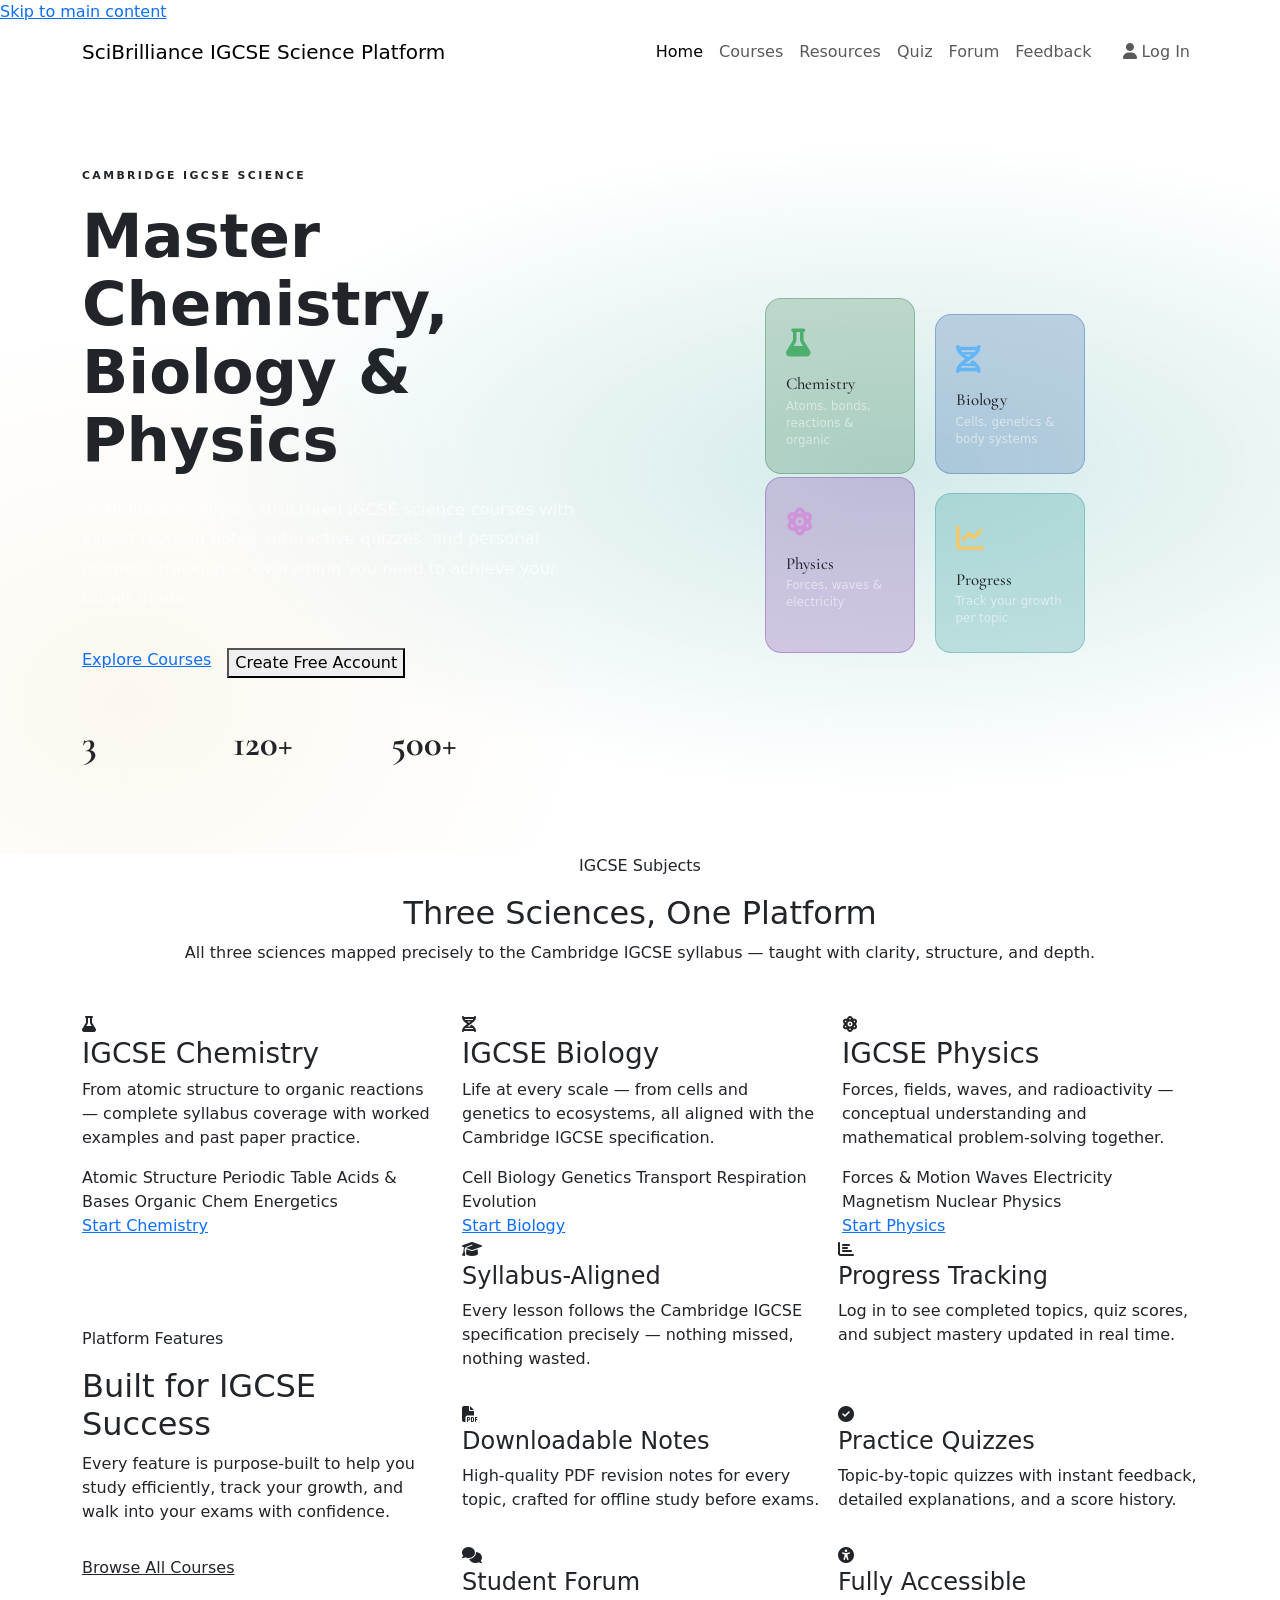
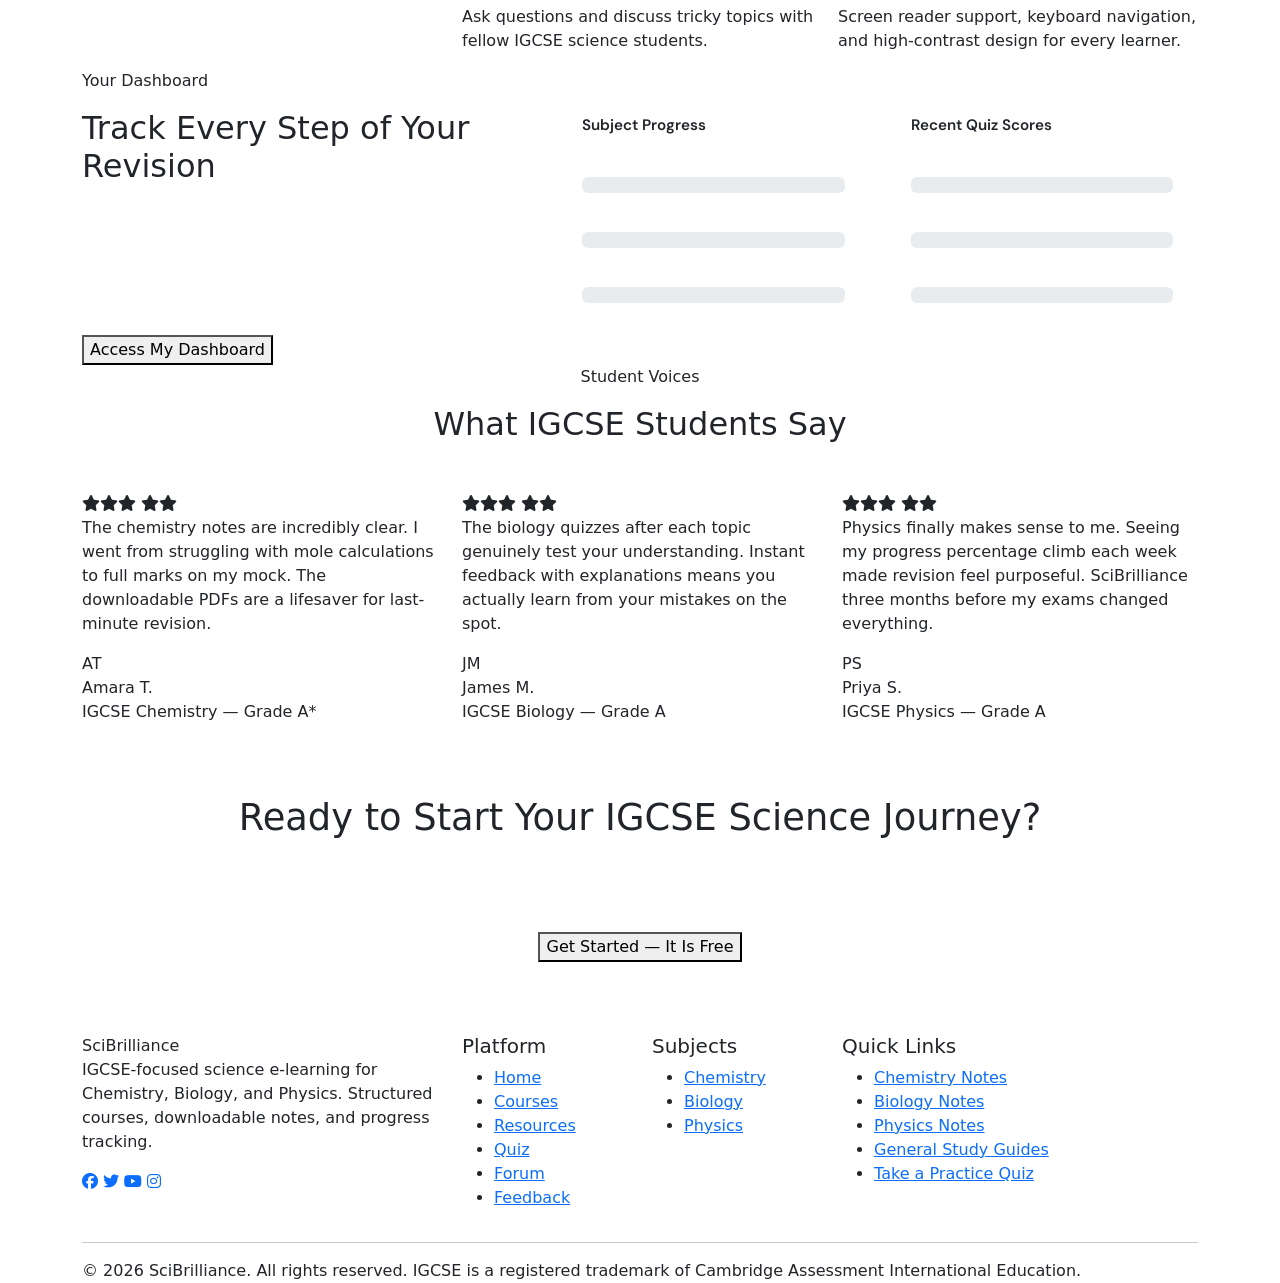
==== index.html @ 658723d1 "index.html" ====
<!DOCTYPE html>
<html lang="en">
<head>
  <meta charset="UTF-8" />
  <meta name="viewport" content="width=device-width, initial-scale=1.0" />
  <title>SciBrilliance – IGCSE Science E-Learning</title>
  <meta name="description" content="Master IGCSE Chemistry, Biology, and Physics with SciBrilliance. Structured courses, downloadable notes, practice quizzes and progress tracking." />

  <!-- Bootstrap CSS -->
  <link rel="stylesheet" href="https://cdnjs.cloudflare.com/ajax/libs/bootstrap/5.3.2/css/bootstrap.min.css" />
  <!-- Font Awesome -->
  <link rel="stylesheet" href="https://cdnjs.cloudflare.com/ajax/libs/font-awesome/6.5.0/css/all.min.css" />
  <!-- Google Fonts -->
  <link href="https://fonts.googleapis.com/css2?family=Cormorant+Garamond:wght@500;600;700&family=DM+Sans:wght@300;400;500;600&display=swap" rel="stylesheet" />
  <!-- Shared Stylesheet -->
  <link rel="stylesheet" href="style.css" />

  <style>
    /* ── Page-specific styles ── */

    /* Hero / Banner */
    .site-banner {
      background: var(--navy);
      padding: 5.5rem 0 4.5rem;
      position: relative;
      overflow: hidden;
    }
    .site-banner::before {
      content: '';
      position: absolute;
      inset: 0;
      background:
        radial-gradient(ellipse 80% 60% at 70% 50%, rgba(14,138,138,.18) 0%, transparent 70%),
        radial-gradient(ellipse 60% 80% at 10% 80%, rgba(212,168,67,.08) 0%, transparent 60%);
    }
    .site-banner::after {
      content: '';
      position: absolute;
      inset: 0;
      background-image:
        repeating-linear-gradient(0deg, transparent, transparent 39px, rgba(255,255,255,.022) 40px),
        repeating-linear-gradient(90deg, transparent, transparent 39px, rgba(255,255,255,.022) 40px);
    }
    .banner-inner { position: relative; z-index: 2; }

    .banner-eyebrow {
      font-size: .68rem;
      letter-spacing: .22em;
      text-transform: uppercase;
      color: var(--gold);
      margin-bottom: 1.1rem;
      font-weight: 600;
    }
    .banner-title {
      font-size: clamp(2.1rem, 5.5vw, 3.8rem);
      color: var(--white);
      line-height: 1.12;
      margin-bottom: 1.3rem;
      font-weight: 600;
    }
    .banner-title em { font-style: normal; color: var(--teal-lt); }
    .banner-desc {
      font-size: 1.03rem;
      color: rgba(255,255,255,.68);
      max-width: 510px;
      line-height: 1.78;
      margin-bottom: 2.2rem;
    }

    /* Banner stats */
    .banner-stats { display: flex; gap: 2.5rem; margin-top: 3rem; flex-wrap: wrap; }
    .bstat .n {
      font-family: 'Cormorant Garamond', serif;
      font-size: 2.3rem;
      font-weight: 700;
      color: var(--gold);
      line-height: 1;
    }
    .bstat .l {
      font-size: .7rem;
      text-transform: uppercase;
      letter-spacing: .12em;
      color: rgba(255,255,255,.42);
      margin-top: .2rem;
    }

    /* Science panel cards */
    .banner-panel { display: flex; align-items: center; justify-content: center; position: relative; z-index: 2; }
    .sci-grid { display: grid; grid-template-columns: 1fr 1fr; gap: 1.2rem; max-width: 320px; }
    .sci-card {
      border-radius: 16px;
      padding: 1.5rem 1.25rem;
      transition: transform .25s;
    }
    .sci-card:hover { transform: translateY(-5px); }
    .sci-card.c1 { background: rgba(27,110,58,.22);  border: 1px solid rgba(27,110,58,.3);  }
    .sci-card.c2 { background: rgba(18,80,160,.22);  border: 1px solid rgba(18,80,160,.3);  }
    .sci-card.c3 { background: rgba(107,31,155,.22); border: 1px solid rgba(107,31,155,.3); }
    .sci-card.c4 { background: rgba(14,138,138,.22); border: 1px solid rgba(14,138,138,.3); }
    .sci-grid { grid-template-rows: auto auto; }
    .sci-grid > :nth-child(2) { margin-top: 1rem; }
    .sci-grid > :nth-child(3) { margin-top: -1rem; }
    .sci-icon { font-size: 1.75rem; margin-bottom: .6rem; }
    .sci-card h4 {
      font-family: 'Cormorant Garamond', serif;
      font-size: 1.05rem;
      color: var(--white);
      margin-bottom: .2rem;
    }
    .sci-card p { font-size: .74rem; color: rgba(255,255,255,.52); margin: 0; line-height: 1.45; }

    /* Features section */
    .features-bg { background: var(--cream); }

    /* Progress section */
    .prog-section { background: var(--navy); }
    .prog-card {
      background: rgba(255,255,255,.06);
      border: 1px solid rgba(255,255,255,.1);
      border-radius: var(--radius-lg);
      padding: 1.5rem;
    }
    .prog-card h4 {
      font-family: 'DM Sans', sans-serif;
      font-weight: 600;
      font-size: .95rem;
      color: var(--white);
      margin-bottom: 1.1rem;
    }
    .pb-row { margin-bottom: .9rem; }
    .pb-row label {
      font-size: .8rem;
      color: rgba(255,255,255,.6);
      display: flex;
      justify-content: space-between;
      margin-bottom: .35rem;
    }
    .pb-row label span { color: var(--gold-lt); font-weight: 600; }

    /* Testimonials */
    .testi-bg { background: var(--cream); }

    /* CTA */
    .cta-section {
      background: linear-gradient(135deg, var(--teal) 0%, #0a6e6e 100%);
      padding: 4.5rem 0;
      text-align: center;
    }
    .cta-section h2 { color: var(--white); margin-bottom: .75rem; font-size: clamp(1.65rem,3vw,2.3rem); }
    .cta-section p  { color: rgba(255,255,255,.78); margin-bottom: 2rem; }

    /* Responsive */
    @media (max-width: 991.98px) {
      .site-banner { padding: 3.5rem 0 3rem; text-align: center; }
      .banner-desc { margin: 0 auto 2rem; }
      .banner-stats { justify-content: center; }
      .banner-panel { margin-top: 3rem; }
      .sci-grid { max-width: 280px; margin: 0 auto; }
      .sci-card.c2, .sci-card.c3 { margin-top: 0; }
    }
  </style>
</head>
<body>

<!-- Skip Link -->
<a href="#main-content" class="skip-link">Skip to main content</a>

<!-- ═══════════════════ NAVBAR ═══════════════════ -->
<nav class="navbar navbar-expand-lg sticky-top" role="navigation" aria-label="Main navigation">
  <div class="container">

    <a class="navbar-brand" href="index.html" aria-label="SciBrilliance – Home">
      <span class="brand-name">Sci<span>Brilliance</span></span>
      <span class="brand-tag">IGCSE Science Platform</span>
    </a>

    <button class="navbar-toggler" type="button"
      data-bs-toggle="collapse" data-bs-target="#mainNav"
      aria-controls="mainNav" aria-expanded="false" aria-label="Toggle navigation">
      <span class="navbar-toggler-icon"></span>
    </button>

    <div class="collapse navbar-collapse" id="mainNav">
      <ul class="navbar-nav ms-auto mb-2 mb-lg-0 align-items-lg-center">
        <li class="nav-item"><a class="nav-link active" aria-current="page" href="index.html">Home</a></li>
        <li class="nav-item"><a class="nav-link" href="courses.html">Courses</a></li>
        <li class="nav-item"><a class="nav-link" href="resources.html">Resources</a></li>
        <li class="nav-item"><a class="nav-link" href="quiz.html">Quiz</a></li>
        <li class="nav-item"><a class="nav-link" href="forum.html">Forum</a></li>
        <li class="nav-item"><a class="nav-link" href="feedback.html">Feedback</a></li>
        <li class="nav-item ms-lg-3">
          <button class="nav-link btn-login-nav" id="auth-btn"
            data-bs-toggle="modal" data-bs-target="#loginModal"
            aria-label="Log in or register">
            <i class="fa fa-user me-1" aria-hidden="true"></i>Log In
          </button>
        </li>
      </ul>
    </div>

  </div>
</nav>

<!-- ═══════════════════ MAIN ═══════════════════ -->
<main id="main-content">

  <!-- ── HERO BANNER ── -->
  <header class="site-banner" aria-label="Welcome to SciBrilliance">
    <div class="container">
      <div class="row align-items-center gy-5">

        <!-- Left: copy -->
        <div class="col-lg-6 banner-inner">
          <p class="banner-eyebrow">Cambridge IGCSE Science</p>
          <h1 class="banner-title">Master <em>Chemistry, Biology</em> &amp; Physics</h1>
          <p class="banner-desc">
            SciBrilliance delivers structured IGCSE science courses with expert revision notes,
            interactive quizzes, and personal progress tracking — everything you need to achieve
            your target grade.
          </p>
          <div class="d-flex flex-wrap gap-3">
            <a href="courses.html" class="btn-primary-sb">Explore Courses</a>
            <button class="btn-ghost-sb" data-bs-toggle="modal" data-bs-target="#loginModal">
              Create Free Account
            </button>
          </div>
          <div class="banner-stats" role="list" aria-label="Platform statistics">
            <div class="bstat" role="listitem"><div class="n">3</div><div class="l">IGCSE Subjects</div></div>
            <div class="bstat" role="listitem"><div class="n">120+</div><div class="l">Topics Covered</div></div>
            <div class="bstat" role="listitem"><div class="n">500+</div><div class="l">Practice Questions</div></div>
          </div>
        </div>

        <!-- Right: sci panel -->
        <div class="col-lg-6 banner-panel">
          <div class="sci-grid" role="img" aria-label="Science subjects illustration">
            <div class="sci-card c1">
              <div class="sci-icon" aria-hidden="true"><i class="fa fa-flask" style="color:#4caf6e"></i></div>
              <h4>Chemistry</h4>
              <p>Atoms, bonds, reactions &amp; organic</p>
            </div>
            <div class="sci-card c2">
              <div class="sci-icon" aria-hidden="true"><i class="fa fa-dna" style="color:#64b5f6"></i></div>
              <h4>Biology</h4>
              <p>Cells, genetics &amp; body systems</p>
            </div>
            <div class="sci-card c3">
              <div class="sci-icon" aria-hidden="true"><i class="fa fa-atom" style="color:#ce93d8"></i></div>
              <h4>Physics</h4>
              <p>Forces, waves &amp; electricity</p>
            </div>
            <div class="sci-card c4">
              <div class="sci-icon" aria-hidden="true"><i class="fa fa-chart-line" style="color:#f0c96a"></i></div>
              <h4>Progress</h4>
              <p>Track your growth per topic</p>
            </div>
          </div>
        </div>

      </div>
    </div>
  </header>

  <!-- ── COURSES PREVIEW ── -->
  <section class="bg-cream" aria-labelledby="courses-heading">
    <div class="container">
      <div class="text-center mb-5">
        <p class="sec-label" style="color:var(--teal)">IGCSE Subjects</p>
        <h2 class="sec-title" id="courses-heading">Three Sciences, One Platform</h2>
        <p class="sec-lead mx-auto text-center">
          All three sciences mapped precisely to the Cambridge IGCSE syllabus —
          taught with clarity, structure, and depth.
        </p>
      </div>

      <div class="row g-4">

        <!-- Chemistry -->
        <div class="col-md-4">
          <article class="course-card" aria-label="IGCSE Chemistry course">
            <div class="course-stripe cs-chem"></div>
            <div class="course-body">
              <div class="course-icon ci-chem" aria-hidden="true"><i class="fa fa-flask"></i></div>
              <h3>IGCSE Chemistry</h3>
              <p>From atomic structure to organic reactions — complete syllabus coverage with worked examples and past paper practice.</p>
              <div class="topic-pills" aria-label="Chemistry topics">
                <span class="topic-pill">Atomic Structure</span>
                <span class="topic-pill">Periodic Table</span>
                <span class="topic-pill">Acids &amp; Bases</span>
                <span class="topic-pill">Organic Chem</span>
                <span class="topic-pill">Energetics</span>
              </div>
              <a href="courses.html#chemistry" class="btn-course bc-chem">Start Chemistry</a>
            </div>
          </article>
        </div>

        <!-- Biology -->
        <div class="col-md-4">
          <article class="course-card" aria-label="IGCSE Biology course">
            <div class="course-stripe cs-bio"></div>
            <div class="course-body">
              <div class="course-icon ci-bio" aria-hidden="true"><i class="fa fa-dna"></i></div>
              <h3>IGCSE Biology</h3>
              <p>Life at every scale — from cells and genetics to ecosystems, all aligned with the Cambridge IGCSE specification.</p>
              <div class="topic-pills" aria-label="Biology topics">
                <span class="topic-pill">Cell Biology</span>
                <span class="topic-pill">Genetics</span>
                <span class="topic-pill">Transport</span>
                <span class="topic-pill">Respiration</span>
                <span class="topic-pill">Evolution</span>
              </div>
              <a href="courses.html#biology" class="btn-course bc-bio">Start Biology</a>
            </div>
          </article>
        </div>

        <!-- Physics -->
        <div class="col-md-4">
          <article class="course-card" aria-label="IGCSE Physics course">
            <div class="course-stripe cs-phys"></div>
            <div class="course-body">
              <div class="course-icon ci-phys" aria-hidden="true"><i class="fa fa-atom"></i></div>
              <h3>IGCSE Physics</h3>
              <p>Forces, fields, waves, and radioactivity — conceptual understanding and mathematical problem-solving together.</p>
              <div class="topic-pills" aria-label="Physics topics">
                <span class="topic-pill">Forces &amp; Motion</span>
                <span class="topic-pill">Waves</span>
                <span class="topic-pill">Electricity</span>
                <span class="topic-pill">Magnetism</span>
                <span class="topic-pill">Nuclear Physics</span>
              </div>
              <a href="courses.html#physics" class="btn-course bc-phys">Start Physics</a>
            </div>
          </article>
        </div>

      </div>
    </div>
  </section>

  <!-- ── FEATURES ── -->
  <section class="features-bg" aria-labelledby="features-heading">
    <div class="container">
      <div class="row gy-5 align-items-center">

        <div class="col-lg-4">
          <p class="sec-label" style="color:var(--teal)">Platform Features</p>
          <h2 class="sec-title" id="features-heading">Built for IGCSE Success</h2>
          <p class="sec-lead">
            Every feature is purpose-built to help you study efficiently,
            track your growth, and walk into your exams with confidence.
          </p>
          <a href="courses.html" class="btn-primary-sb d-inline-block mt-3"
             style="background:var(--navy);color:var(--white)">Browse All Courses</a>
        </div>

        <div class="col-lg-8">
          <div class="row g-3">

            <div class="col-sm-6">
              <div class="feat-item">
                <div class="feat-ico" aria-hidden="true"><i class="fa fa-graduation-cap"></i></div>
                <div>
                  <h4>Syllabus-Aligned</h4>
                  <p>Every lesson follows the Cambridge IGCSE specification precisely — nothing missed, nothing wasted.</p>
                </div>
              </div>
            </div>

            <div class="col-sm-6">
              <div class="feat-item">
                <div class="feat-ico" aria-hidden="true"><i class="fa fa-chart-bar"></i></div>
                <div>
                  <h4>Progress Tracking</h4>
                  <p>Log in to see completed topics, quiz scores, and subject mastery updated in real time.</p>
                </div>
              </div>
            </div>

            <div class="col-sm-6">
              <div class="feat-item">
                <div class="feat-ico" aria-hidden="true"><i class="fa fa-file-pdf"></i></div>
                <div>
                  <h4>Downloadable Notes</h4>
                  <p>High-quality PDF revision notes for every topic, crafted for offline study before exams.</p>
                </div>
              </div>
            </div>

            <div class="col-sm-6">
              <div class="feat-item">
                <div class="feat-ico" aria-hidden="true"><i class="fa fa-check-circle"></i></div>
                <div>
                  <h4>Practice Quizzes</h4>
                  <p>Topic-by-topic quizzes with instant feedback, detailed explanations, and a score history.</p>
                </div>
              </div>
            </div>

            <div class="col-sm-6">
              <div class="feat-item">
                <div class="feat-ico" aria-hidden="true"><i class="fa fa-comments"></i></div>
                <div>
                  <h4>Student Forum</h4>
                  <p>Ask questions and discuss tricky topics with fellow IGCSE science students.</p>
                </div>
              </div>
            </div>

            <div class="col-sm-6">
              <div class="feat-item">
                <div class="feat-ico" aria-hidden="true"><i class="fa fa-universal-access"></i></div>
                <div>
                  <h4>Fully Accessible</h4>
                  <p>Screen reader support, keyboard navigation, and high-contrast design for every learner.</p>
                </div>
              </div>
            </div>

          </div>
        </div>

      </div>
    </div>
  </section>

  <!-- ── PROGRESS DASHBOARD ── -->
  <section class="prog-section" aria-labelledby="progress-heading">
    <div class="container">
      <div class="row gy-4 align-items-center">

        <div class="col-lg-5">
          <p class="sec-label" style="color:var(--gold)">Your Dashboard</p>
          <h2 class="sec-title" id="progress-heading" style="color:var(--white)">
            Track Every Step of Your Revision
          </h2>
          <p style="color:rgba(255,255,255,.65);line-height:1.78;margin-bottom:1.75rem">
            Your personal dashboard shows exactly which topics you have completed,
            how you scored on each quiz, and where to focus next.
            Create a free account to activate it.
          </p>
          <button class="btn-primary-sb" data-bs-toggle="modal" data-bs-target="#loginModal">
            Access My Dashboard
          </button>
        </div>

        <div class="col-lg-7">
          <div class="row g-3">

            <div class="col-sm-6">
              <div class="prog-card">
                <h4>Subject Progress</h4>
                <div class="pb-row">
                  <label>Chemistry <span>72%</span></label>
                  <div class="progress">
                    <div class="progress-bar" role="progressbar"
                      style="width:72%;background:var(--chem)"
                      aria-valuenow="72" aria-valuemin="0" aria-valuemax="100"></div>
                  </div>
                </div>
                <div class="pb-row">
                  <label>Biology <span>58%</span></label>
                  <div class="progress">
                    <div class="progress-bar" role="progressbar"
                      style="width:58%;background:var(--bio)"
                      aria-valuenow="58" aria-valuemin="0" aria-valuemax="100"></div>
                  </div>
                </div>
                <div class="pb-row">
                  <label>Physics <span>45%</span></label>
                  <div class="progress">
                    <div class="progress-bar" role="progressbar"
                      style="width:45%;background:var(--phys)"
                      aria-valuenow="45" aria-valuemin="0" aria-valuemax="100"></div>
                  </div>
                </div>
              </div>
            </div>

            <div class="col-sm-6">
              <div class="prog-card">
                <h4>Recent Quiz Scores</h4>
                <div class="pb-row">
                  <label>Atomic Structure <span>18/20</span></label>
                  <div class="progress">
                    <div class="progress-bar" role="progressbar"
                      style="width:90%;background:var(--chem)"
                      aria-valuenow="90" aria-valuemin="0" aria-valuemax="100"></div>
                  </div>
                </div>
                <div class="pb-row">
                  <label>Cell Biology <span>14/20</span></label>
                  <div class="progress">
                    <div class="progress-bar" role="progressbar"
                      style="width:70%;background:var(--bio)"
                      aria-valuenow="70" aria-valuemin="0" aria-valuemax="100"></div>
                  </div>
                </div>
                <div class="pb-row">
                  <label>Forces &amp; Motion <span>16/20</span></label>
                  <div class="progress">
                    <div class="progress-bar" role="progressbar"
                      style="width:80%;background:var(--phys)"
                      aria-valuenow="80" aria-valuemin="0" aria-valuemax="100"></div>
                  </div>
                </div>
              </div>
            </div>

          </div>
        </div>

      </div>
    </div>
  </section>

  <!-- ── TESTIMONIALS ── -->
  <section class="testi-bg" aria-labelledby="testi-heading">
    <div class="container">
      <div class="text-center mb-5">
        <p class="sec-label" style="color:var(--teal)">Student Voices</p>
        <h2 class="sec-title" id="testi-heading">What IGCSE Students Say</h2>
      </div>

      <div class="row g-4">

        <div class="col-md-4">
          <article class="testi-card" aria-label="Testimonial from Amara">
            <div class="stars" aria-label="5 out of 5 stars">
              <i class="fa fa-star"></i><i class="fa fa-star"></i><i class="fa fa-star"></i>
              <i class="fa fa-star"></i><i class="fa fa-star"></i>
            </div>
            <p class="testi-quote">
              The chemistry notes are incredibly clear. I went from struggling with mole
              calculations to full marks on my mock. The downloadable PDFs are a lifesaver
              for last-minute revision.
            </p>
            <div class="testi-author">
              <div class="testi-av" style="background:var(--chem)" aria-hidden="true">AT</div>
              <div>
                <div class="testi-name">Amara T.</div>
                <div class="testi-sub">IGCSE Chemistry — Grade A*</div>
              </div>
            </div>
          </article>
        </div>

        <div class="col-md-4">
          <article class="testi-card" aria-label="Testimonial from James">
            <div class="stars" aria-label="5 out of 5 stars">
              <i class="fa fa-star"></i><i class="fa fa-star"></i><i class="fa fa-star"></i>
              <i class="fa fa-star"></i><i class="fa fa-star"></i>
            </div>
            <p class="testi-quote">
              The biology quizzes after each topic genuinely test your understanding.
              Instant feedback with explanations means you actually learn from
              your mistakes on the spot.
            </p>
            <div class="testi-author">
              <div class="testi-av" style="background:var(--bio)" aria-hidden="true">JM</div>
              <div>
                <div class="testi-name">James M.</div>
                <div class="testi-sub">IGCSE Biology — Grade A</div>
              </div>
            </div>
          </article>
        </div>

        <div class="col-md-4">
          <article class="testi-card" aria-label="Testimonial from Priya">
            <div class="stars" aria-label="5 out of 5 stars">
              <i class="fa fa-star"></i><i class="fa fa-star"></i><i class="fa fa-star"></i>
              <i class="fa fa-star"></i><i class="fa fa-star"></i>
            </div>
            <p class="testi-quote">
              Physics finally makes sense to me. Seeing my progress percentage climb each
              week made revision feel purposeful. SciBrilliance three months before my
              exams changed everything.
            </p>
            <div class="testi-author">
              <div class="testi-av" style="background:var(--phys)" aria-hidden="true">PS</div>
              <div>
                <div class="testi-name">Priya S.</div>
                <div class="testi-sub">IGCSE Physics — Grade A</div>
              </div>
            </div>
          </article>
        </div>

      </div>
    </div>
  </section>

  <!-- ── CTA ── -->
  <section class="cta-section" aria-labelledby="cta-heading">
    <div class="container text-center">
      <h2 id="cta-heading">Ready to Start Your IGCSE Science Journey?</h2>
      <p class="mx-auto" style="max-width:460px">
        Join SciBrilliance today. Free account, full access to all three subjects,
        notes, and quizzes. No card required.
      </p>
      <button class="btn-cta" data-bs-toggle="modal" data-bs-target="#loginModal">
        Get Started — It Is Free
      </button>
    </div>
  </section>

</main>

<!-- ═══════════════════ FOOTER ═══════════════════ -->
<footer role="contentinfo">
  <div class="container">
    <div class="row gy-4">

      <div class="col-lg-4">
        <div class="foot-brand">Sci<span>Brilliance</span></div>
        <p class="foot-desc">
          IGCSE-focused science e-learning for Chemistry, Biology, and Physics.
          Structured courses, downloadable notes, and progress tracking.
        </p>
        <nav aria-label="Social media links">
          <a href="#" class="social-link" aria-label="Facebook"><i class="fab fa-facebook" aria-hidden="true"></i></a>
          <a href="#" class="social-link" aria-label="Twitter"><i class="fab fa-twitter" aria-hidden="true"></i></a>
          <a href="#" class="social-link" aria-label="YouTube"><i class="fab fa-youtube" aria-hidden="true"></i></a>
          <a href="#" class="social-link" aria-label="Instagram"><i class="fab fa-instagram" aria-hidden="true"></i></a>
        </nav>
      </div>

      <div class="col-6 col-lg-2">
        <h5>Platform</h5>
        <ul>
          <li><a href="index.html">Home</a></li>
          <li><a href="courses.html">Courses</a></li>
          <li><a href="resources.html">Resources</a></li>
          <li><a href="quiz.html">Quiz</a></li>
          <li><a href="forum.html">Forum</a></li>
          <li><a href="feedback.html">Feedback</a></li>
        </ul>
      </div>

      <div class="col-6 col-lg-2">
        <h5>Subjects</h5>
        <ul>
          <li><a href="courses.html#chemistry">Chemistry</a></li>
          <li><a href="courses.html#biology">Biology</a></li>
          <li><a href="courses.html#physics">Physics</a></li>
        </ul>
      </div>

      <div class="col-lg-4">
        <h5>Quick Links</h5>
        <ul>
          <li><a href="resources.html#chem-notes">Chemistry Notes</a></li>
          <li><a href="resources.html#bio-notes">Biology Notes</a></li>
          <li><a href="resources.html#phys-notes">Physics Notes</a></li>
          <li><a href="resources.html#general">General Study Guides</a></li>
          <li><a href="quiz.html">Take a Practice Quiz</a></li>
        </ul>
      </div>

    </div>
    <hr class="foot-divider" />
    <p class="foot-copy mb-0">
      &copy; 2026 SciBrilliance. All rights reserved.
      IGCSE is a registered trademark of Cambridge Assessment International Education.
    </p>
  </div>
</footer>

<!-- ═══════════════════ AUTH MODAL ═══════════════════ -->
<div class="modal fade" id="loginModal" tabindex="-1"
  aria-labelledby="loginModalLabel" aria-modal="true" role="dialog">
  <div class="modal-dialog modal-dialog-centered">
    <div class="modal-content border-0 overflow-hidden">

      <div class="modal-header">
        <h2 class="modal-title" id="loginModalLabel">SciBrilliance Account</h2>
        <button type="button" class="btn-close" data-bs-dismiss="modal" aria-label="Close"></button>
      </div>

      <div class="modal-body">

        <!-- Tab switcher -->
        <div class="d-flex gap-2 mb-4" role="tablist" aria-label="Login or register tabs">
          <button id="tab-login-btn" class="btn-mpri btn" role="tab"
            aria-selected="true" aria-controls="panel-login"
            onclick="showTab('login')">Log In</button>
          <button id="tab-reg-btn" class="btn-msec btn" role="tab"
            aria-selected="false" aria-controls="panel-register"
            onclick="showTab('register')">Register</button>
        </div>

        <!-- Login panel -->
        <div id="panel-login" role="tabpanel" aria-labelledby="tab-login-btn">
          <div id="login-err" class="alert alert-danger d-none py-2 mb-3"
            role="alert" aria-live="polite"></div>
          <div class="mb-3">
            <label for="l-email" class="form-label">Email Address</label>
            <input type="email" id="l-email" class="form-control"
              placeholder="your@email.com" autocomplete="email" required />
          </div>
          <div class="mb-3">
            <label for="l-pass" class="form-label">Password</label>
            <input type="password" id="l-pass" class="form-control"
              placeholder="Your password" autocomplete="current-password" required />
          </div>
          <button class="btn-mpri btn mb-3" onclick="doLogin()">Log In</button>
          <p class="text-center mb-0" style="font-size:.85rem;color:var(--muted)">
            No account?
            <span class="tab-sw" onclick="showTab('register')"
              tabindex="0" role="button"
              onkeydown="if(event.key==='Enter')showTab('register')">Register free</span>
          </p>
        </div>

        <!-- Register panel -->
        <div id="panel-register" class="d-none" role="tabpanel" aria-labelledby="tab-reg-btn">
          <div id="reg-err" class="alert alert-danger d-none py-2 mb-3"
            role="alert" aria-live="polite"></div>
          <div class="info-box mb-3">
            <i class="fa fa-info-circle me-1" aria-hidden="true"></i>
            Free account — track your IGCSE progress across all three subjects.
          </div>
          <div class="mb-3">
            <label for="r-name" class="form-label">Full Name</label>
            <input type="text" id="r-name" class="form-control"
              placeholder="Your full name" autocomplete="name" required />
          </div>
          <div class="mb-3">
            <label for="r-email" class="form-label">Email Address</label>
            <input type="email" id="r-email" class="form-control"
              placeholder="your@email.com" autocomplete="email" required />
          </div>
          <div class="mb-3">
            <label for="r-pass" class="form-label">Password</label>
            <input type="password" id="r-pass" class="form-control"
              placeholder="At least 6 characters" autocomplete="new-password" required />
          </div>
          <div class="mb-3">
            <label for="r-pass2" class="form-label">Confirm Password</label>
            <input type="password" id="r-pass2" class="form-control"
              placeholder="Repeat your password" autocomplete="new-password" required />
          </div>
          <button class="btn-mpri btn mb-3" onclick="doRegister()">Create Account</button>
          <p class="text-center mb-0" style="font-size:.85rem;color:var(--muted)">
            Have an account?
            <span class="tab-sw" onclick="showTab('login')"
              tabindex="0" role="button"
              onkeydown="if(event.key==='Enter')showTab('login')">Log in here</span>
          </p>
        </div>

      </div>
    </div>
  </div>
</div>

<!-- ═══════════════════ SCRIPTS ═══════════════════ -->
<script src="https://cdnjs.cloudflare.com/ajax/libs/bootstrap/5.3.2/js/bootstrap.bundle.min.js"></script>
<script>
  /* ─── localStorage helpers ─── */
  function getUsers()    { try { return JSON.parse(localStorage.getItem('sb_users')   || '[]');   } catch(e) { return [];   } }
  function saveUsers(u)  { localStorage.setItem('sb_users',   JSON.stringify(u)); }
  function getSession()  { try { return JSON.parse(localStorage.getItem('sb_session') || 'null'); } catch(e) { return null; } }
  function setSession(u) { localStorage.setItem('sb_session', JSON.stringify(u)); }
  function clearSession(){ localStorage.removeItem('sb_session'); }

  /* ─── Tab switcher ─── */
  function showTab(t) {
    const isLogin = (t === 'login');
    document.getElementById('panel-login').classList.toggle('d-none', !isLogin);
    document.getElementById('panel-register').classList.toggle('d-none',  isLogin);
    document.getElementById('tab-login-btn').className = isLogin  ? 'btn-mpri btn' : 'btn-msec btn';
    document.getElementById('tab-reg-btn').className   = !isLogin ? 'btn-mpri btn' : 'btn-msec btn';
    document.getElementById('tab-login-btn').setAttribute('aria-selected', isLogin  ? 'true' : 'false');
    document.getElementById('tab-reg-btn').setAttribute('aria-selected',   !isLogin ? 'true' : 'false');
  }

  /* ─── Inline error helpers ─── */
  function showErr(id, msg) {
    const el = document.getElementById(id);
    el.textContent = msg;
    el.classList.remove('d-none');
  }
  function hideErr(id) { document.getElementById(id).classList.add('d-none'); }

  /* ─── Login ─── */
  function doLogin() {
    hideErr('login-err');
    const email = document.getElementById('l-email').value.trim();
    const pass  = document.getElementById('l-pass').value;
    if (!email || !pass) { showErr('login-err', 'Please fill in all fields.'); return; }
    const user = getUsers().find(u => u.email === email && u.password === pass);
    if (!user) {
      showErr('login-err', 'Incorrect email or password. Please check your details or register a new account.');
      return;
    }
    setSession({ name: user.name, email: user.email });
    location.reload();
  }

  /* ─── Register ─── */
  function doRegister() {
    hideErr('reg-err');
    const name  = document.getElementById('r-name').value.trim();
    const email = document.getElementById('r-email').value.trim();
    const pass  = document.getElementById('r-pass').value;
    const pass2 = document.getElementById('r-pass2').value;
    if (!name || !email || !pass || !pass2) { showErr('reg-err', 'Please fill in all fields.'); return; }
    if (pass.length < 6)  { showErr('reg-err', 'Password must be at least 6 characters.'); return; }
    if (pass !== pass2)   { showErr('reg-err', 'Passwords do not match.'); return; }
    const users = getUsers();
    if (users.find(u => u.email === email)) {
      showErr('reg-err', 'An account with that email already exists. Please log in.');
      return;
    }
    users.push({
      name, email, password: pass,
      progress: { chemistry: 0, biology: 0, physics: 0 },
      quizScores: [], completedTopics: {}, downloads: [], feedback: []
    });
    saveUsers(users);
    setSession({ name, email });
    location.reload();
  }

  /* ─── Update navbar when logged in ─── */
  function updateNav() {
    const session = getSession();
    const btn     = document.getElementById('auth-btn');
    if (!session || !btn) return;
    btn.innerHTML = '<i class="fa fa-user-check me-1" aria-hidden="true"></i>' + session.name.split(' ')[0];
    btn.removeAttribute('data-bs-toggle');
    btn.removeAttribute('data-bs-target');
    btn.onclick = function () {
      if (confirm('Log out of SciBrilliance?')) { clearSession(); location.reload(); }
    };
  }

  updateNav();
</script>
</body>
</html>
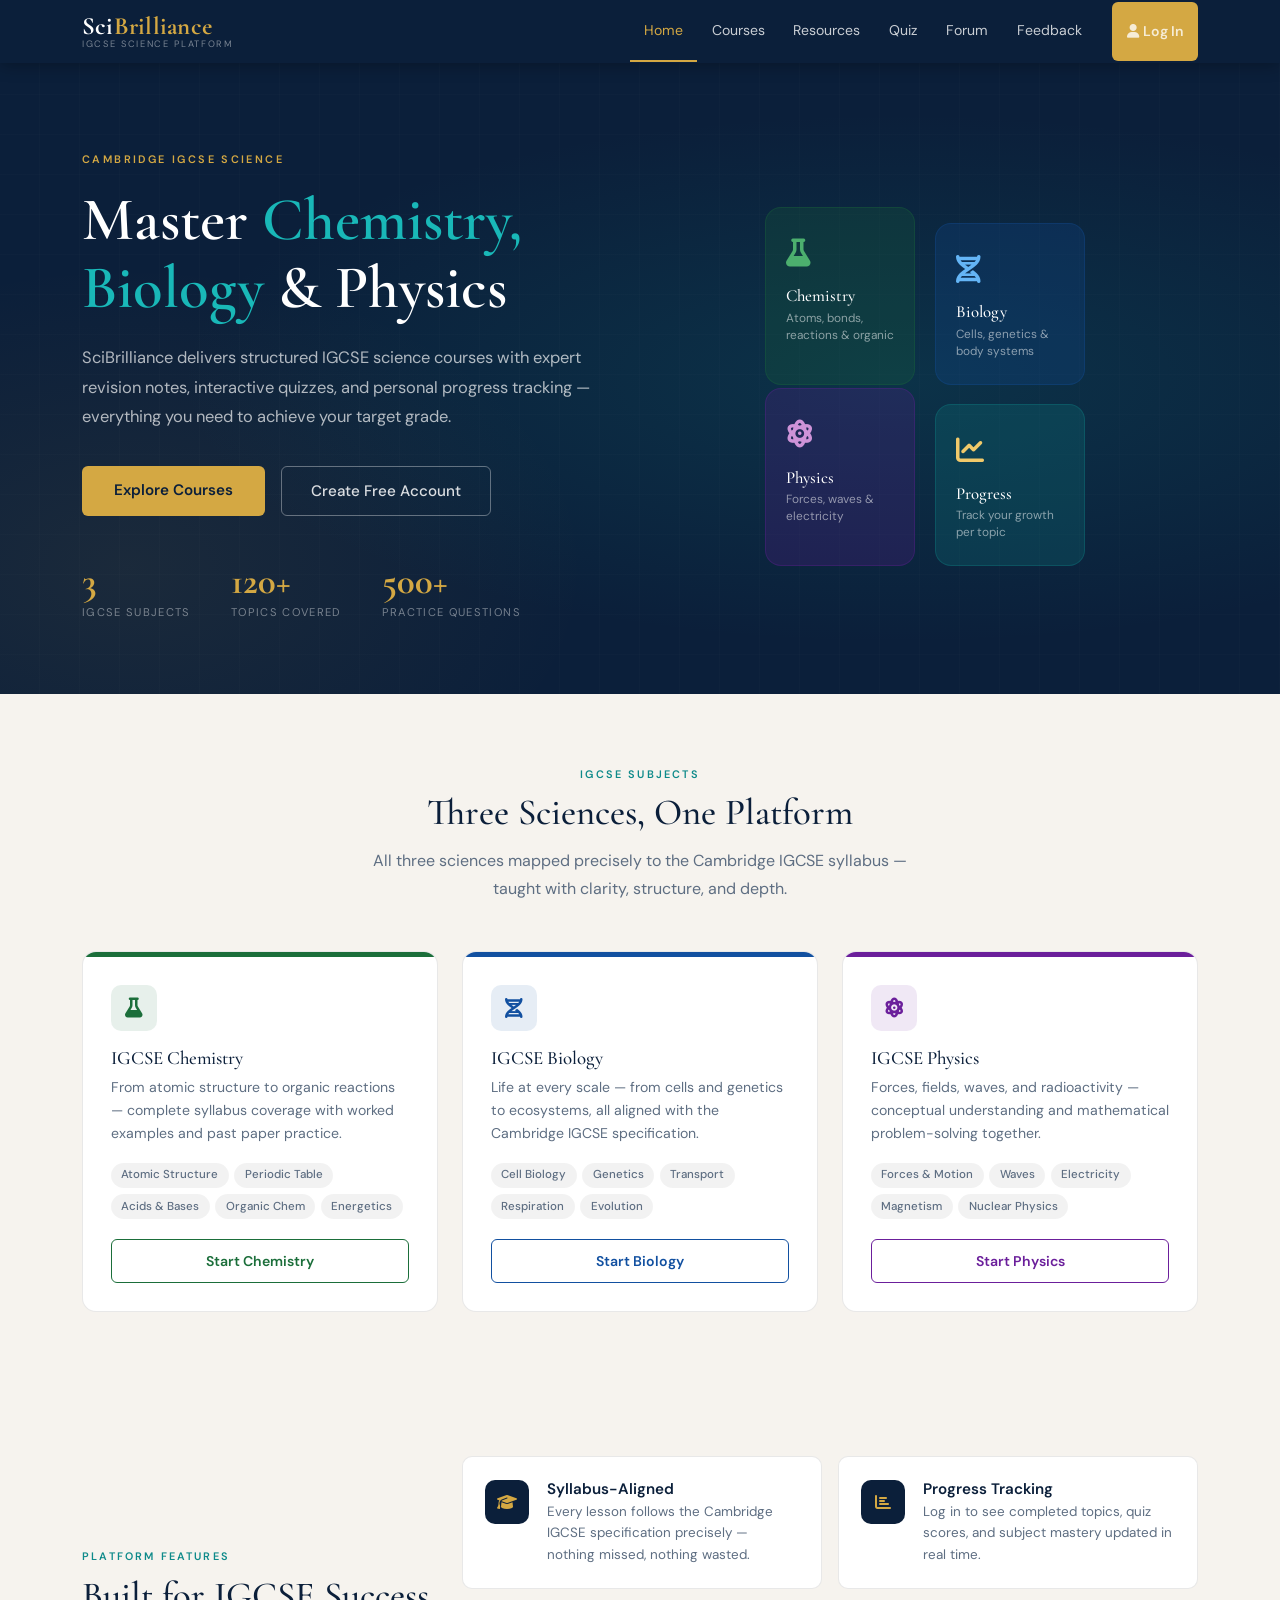
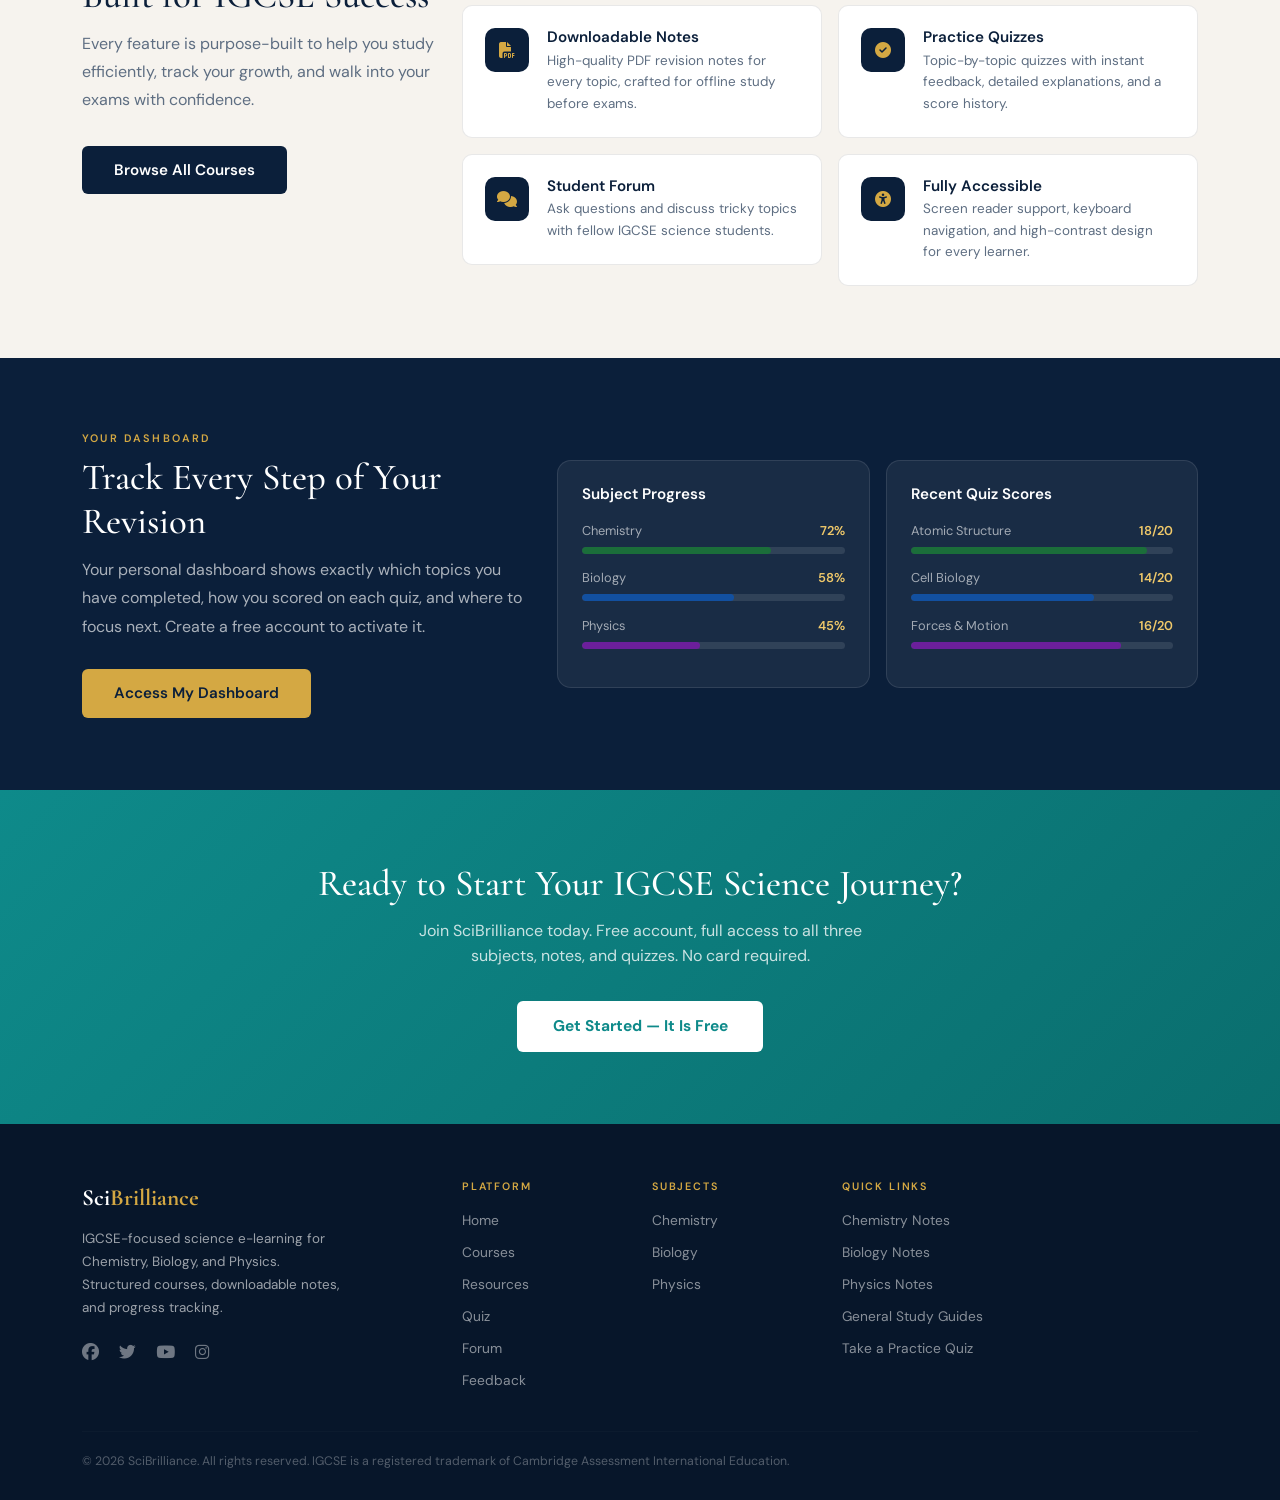
==== commit ab0b8655: "index.html" ====
--- a/index.html
+++ b/index.html
@@ -515,83 +515,6 @@
     </div>
   </section>
 
-  <!-- ── TESTIMONIALS ── -->
-  <section class="testi-bg" aria-labelledby="testi-heading">
-    <div class="container">
-      <div class="text-center mb-5">
-        <p class="sec-label" style="color:var(--teal)">Student Voices</p>
-        <h2 class="sec-title" id="testi-heading">What IGCSE Students Say</h2>
-      </div>
-
-      <div class="row g-4">
-
-        <div class="col-md-4">
-          <article class="testi-card" aria-label="Testimonial from Amara">
-            <div class="stars" aria-label="5 out of 5 stars">
-              <i class="fa fa-star"></i><i class="fa fa-star"></i><i class="fa fa-star"></i>
-              <i class="fa fa-star"></i><i class="fa fa-star"></i>
-            </div>
-            <p class="testi-quote">
-              The chemistry notes are incredibly clear. I went from struggling with mole
-              calculations to full marks on my mock. The downloadable PDFs are a lifesaver
-              for last-minute revision.
-            </p>
-            <div class="testi-author">
-              <div class="testi-av" style="background:var(--chem)" aria-hidden="true">AT</div>
-              <div>
-                <div class="testi-name">Amara T.</div>
-                <div class="testi-sub">IGCSE Chemistry — Grade A*</div>
-              </div>
-            </div>
-          </article>
-        </div>
-
-        <div class="col-md-4">
-          <article class="testi-card" aria-label="Testimonial from James">
-            <div class="stars" aria-label="5 out of 5 stars">
-              <i class="fa fa-star"></i><i class="fa fa-star"></i><i class="fa fa-star"></i>
-              <i class="fa fa-star"></i><i class="fa fa-star"></i>
-            </div>
-            <p class="testi-quote">
-              The biology quizzes after each topic genuinely test your understanding.
-              Instant feedback with explanations means you actually learn from
-              your mistakes on the spot.
-            </p>
-            <div class="testi-author">
-              <div class="testi-av" style="background:var(--bio)" aria-hidden="true">JM</div>
-              <div>
-                <div class="testi-name">James M.</div>
-                <div class="testi-sub">IGCSE Biology — Grade A</div>
-              </div>
-            </div>
-          </article>
-        </div>
-
-        <div class="col-md-4">
-          <article class="testi-card" aria-label="Testimonial from Priya">
-            <div class="stars" aria-label="5 out of 5 stars">
-              <i class="fa fa-star"></i><i class="fa fa-star"></i><i class="fa fa-star"></i>
-              <i class="fa fa-star"></i><i class="fa fa-star"></i>
-            </div>
-            <p class="testi-quote">
-              Physics finally makes sense to me. Seeing my progress percentage climb each
-              week made revision feel purposeful. SciBrilliance three months before my
-              exams changed everything.
-            </p>
-            <div class="testi-author">
-              <div class="testi-av" style="background:var(--phys)" aria-hidden="true">PS</div>
-              <div>
-                <div class="testi-name">Priya S.</div>
-                <div class="testi-sub">IGCSE Physics — Grade A</div>
-              </div>
-            </div>
-          </article>
-        </div>
-
-      </div>
-    </div>
-  </section>
-
   <!-- ── CTA ── -->
   <section class="cta-section" aria-labelledby="cta-heading">
     <div class="container text-center">
--- a/style.css
+++ b/style.css
@@ -0,0 +1,992 @@
+/* ============================================================
+   SciBrilliance – Shared Stylesheet
+   Cambridge IGCSE Science E-Learning Platform
+   ============================================================ */
+
+/* ── CSS Variables ── */
+:root {
+  --navy:      #0b1f3a;
+  --navy2:     #112d54;
+  --teal:      #0e8a8a;
+  --teal-lt:   #19b8b8;
+  --gold:      #d4a843;
+  --gold-lt:   #f0c96a;
+  --cream:     #f6f3ee;
+  --cream2:    #edeae3;
+  --white:     #ffffff;
+  --text:      #1a2535;
+  --muted:     #5e6e82;
+  --border:    rgba(0, 0, 0, 0.09);
+  --chem:      #1b6e3a;
+  --bio:       #1250a0;
+  --phys:      #6b1f9b;
+  --ok:        #1b6e3a;
+  --bad:       #b71c1c;
+  --shadow-sm: 0 2px 8px rgba(0, 0, 0, 0.07);
+  --shadow-md: 0 6px 20px rgba(0, 0, 0, 0.10);
+  --shadow-lg: 0 14px 38px rgba(0, 0, 0, 0.12);
+  --radius-sm: 6px;
+  --radius-md: 10px;
+  --radius-lg: 14px;
+  --transition: 0.22s ease;
+}
+
+/* ── Reset & Base ── */
+*,
+*::before,
+*::after {
+  box-sizing: border-box;
+  margin: 0;
+  padding: 0;
+}
+
+html {
+  scroll-behavior: smooth;
+  font-size: 16px;
+}
+
+body {
+  font-family: 'DM Sans', sans-serif;
+  color: var(--text);
+  background: var(--white);
+  line-height: 1.6;
+  -webkit-font-smoothing: antialiased;
+}
+
+h1, h2, h3, h4 {
+  font-family: 'Cormorant Garamond', serif;
+  line-height: 1.2;
+}
+
+img {
+  max-width: 100%;
+  height: auto;
+  display: block;
+}
+
+a {
+  color: var(--teal);
+  transition: color var(--transition);
+}
+
+a:hover {
+  color: var(--navy);
+}
+
+/* ── Accessibility ── */
+.skip-link {
+  position: absolute;
+  top: -120px;
+  left: 1rem;
+  background: var(--gold);
+  color: var(--navy);
+  padding: 0.5rem 1.2rem;
+  border-radius: var(--radius-sm);
+  font-weight: 600;
+  z-index: 9999;
+  transition: top 0.2s;
+  text-decoration: none;
+}
+
+.skip-link:focus {
+  top: 1rem;
+}
+
+:focus-visible {
+  outline: 3px solid var(--gold);
+  outline-offset: 3px;
+}
+
+/* ── Navbar ── */
+.navbar {
+  background: var(--navy);
+  padding: 0;
+  min-height: 62px;
+  box-shadow: 0 2px 16px rgba(0, 0, 0, 0.3);
+}
+
+.navbar-brand {
+  padding: 0.85rem 0;
+  text-decoration: none;
+  display: flex;
+  flex-direction: column;
+  line-height: 1;
+}
+
+.brand-name {
+  font-family: 'Cormorant Garamond', serif;
+  font-size: 1.55rem;
+  font-weight: 700;
+  color: var(--white);
+  letter-spacing: 0.01em;
+}
+
+.brand-name span {
+  color: var(--gold);
+}
+
+.brand-tag {
+  font-family: 'DM Sans', sans-serif;
+  font-size: 0.58rem;
+  color: rgba(255, 255, 255, 0.45);
+  text-transform: uppercase;
+  letter-spacing: 0.18em;
+  margin-top: 2px;
+}
+
+.navbar-nav .nav-link {
+  color: rgba(255, 255, 255, 0.78) !important;
+  font-size: 0.88rem;
+  padding: 1.15rem 0.9rem !important;
+  border-bottom: 2px solid transparent;
+  transition: all var(--transition);
+  white-space: nowrap;
+}
+
+.navbar-nav .nav-link:hover,
+.navbar-nav .nav-link.active {
+  color: var(--gold) !important;
+  border-bottom-color: var(--gold);
+}
+
+.navbar-toggler {
+  border: 1px solid rgba(255, 255, 255, 0.3);
+  padding: 0.35rem 0.6rem;
+}
+
+.navbar-toggler-icon {
+  background-image: url("data:image/svg+xml,%3csvg xmlns='http://www.w3.org/2000/svg' viewBox='0 0 30 30'%3e%3cpath stroke='rgba%28255,255,255,.8%29' stroke-linecap='round' stroke-miterlimit='10' stroke-width='2' d='M4 7h22M4 15h22M4 23h22'/%3e%3c/svg%3e");
+}
+
+.btn-login-nav {
+  background: var(--gold) !important;
+  color: var(--navy) !important;
+  border-radius: var(--radius-sm) !important;
+  font-weight: 600 !important;
+  padding: 0.42rem 1.2rem !important;
+  font-size: 0.88rem !important;
+  border: none !important;
+  cursor: pointer;
+  transition: background var(--transition);
+  border-bottom: none !important;
+}
+
+.btn-login-nav:hover {
+  background: var(--gold-lt) !important;
+}
+
+/* ── Page Banner ── */
+.page-banner {
+  background: var(--navy);
+  padding: 2.75rem 0;
+  position: relative;
+  overflow: hidden;
+}
+
+.page-banner::before {
+  content: '';
+  position: absolute;
+  inset: 0;
+  background: radial-gradient(ellipse 70% 80% at 80% 50%, rgba(14, 138, 138, 0.14) 0%, transparent 65%);
+}
+
+.banner-inner {
+  position: relative;
+  z-index: 2;
+}
+
+.page-banner h1 {
+  color: var(--white);
+  font-size: clamp(1.8rem, 4vw, 2.7rem);
+  margin-bottom: 0.4rem;
+}
+
+.page-banner p {
+  color: rgba(255, 255, 255, 0.62);
+  font-size: 0.97rem;
+  max-width: 600px;
+  margin: 0;
+}
+
+.breadcrumb-wrap {
+  font-size: 0.82rem;
+  margin-bottom: 0.9rem;
+}
+
+.breadcrumb-wrap a {
+  color: var(--gold);
+  text-decoration: none;
+}
+
+.breadcrumb-wrap a:hover {
+  text-decoration: underline;
+}
+
+.breadcrumb-wrap span {
+  color: rgba(255, 255, 255, 0.4);
+}
+
+/* ── Sections ── */
+section {
+  padding: 4.5rem 0;
+}
+
+.sec-label {
+  font-size: 0.68rem;
+  text-transform: uppercase;
+  letter-spacing: 0.2em;
+  font-weight: 600;
+  font-family: 'DM Sans', sans-serif;
+  margin-bottom: 0.5rem;
+}
+
+.sec-title {
+  font-size: clamp(1.65rem, 3.5vw, 2.3rem);
+  color: var(--navy);
+  margin-bottom: 0.75rem;
+}
+
+.sec-lead {
+  color: var(--muted);
+  font-size: 1rem;
+  line-height: 1.75;
+  max-width: 540px;
+}
+
+/* ── Buttons ── */
+.btn-primary-sb {
+  background: var(--gold);
+  color: var(--navy);
+  font-weight: 600;
+  padding: 0.75rem 2rem;
+  border-radius: var(--radius-sm);
+  border: none;
+  font-size: 0.95rem;
+  transition: all var(--transition);
+  display: inline-block;
+  text-decoration: none;
+  font-family: 'DM Sans', sans-serif;
+  cursor: pointer;
+}
+
+.btn-primary-sb:hover {
+  background: var(--gold-lt);
+  color: var(--navy);
+  transform: translateY(-2px);
+  box-shadow: 0 6px 18px rgba(212, 168, 67, 0.3);
+}
+
+.btn-ghost-sb {
+  background: transparent;
+  color: rgba(255, 255, 255, 0.85);
+  border: 1.5px solid rgba(255, 255, 255, 0.35);
+  padding: 0.73rem 1.8rem;
+  border-radius: var(--radius-sm);
+  font-size: 0.95rem;
+  font-weight: 500;
+  transition: all var(--transition);
+  display: inline-block;
+  text-decoration: none;
+  font-family: 'DM Sans', sans-serif;
+  cursor: pointer;
+}
+
+.btn-ghost-sb:hover {
+  border-color: rgba(255, 255, 255, 0.7);
+  color: var(--white);
+  background: rgba(255, 255, 255, 0.06);
+}
+
+/* Course / subject card buttons */
+.btn-course {
+  width: 100%;
+  padding: 0.6rem;
+  border-radius: var(--radius-sm);
+  font-size: 0.88rem;
+  font-weight: 600;
+  text-align: center;
+  text-decoration: none;
+  display: block;
+  border: 1.5px solid;
+  transition: all var(--transition);
+  font-family: 'DM Sans', sans-serif;
+}
+
+.bc-chem { border-color: var(--chem); color: var(--chem); }
+.bc-chem:hover { background: var(--chem); color: var(--white); }
+.bc-bio  { border-color: var(--bio);  color: var(--bio);  }
+.bc-bio:hover  { background: var(--bio);  color: var(--white); }
+.bc-phys { border-color: var(--phys); color: var(--phys); }
+.bc-phys:hover { background: var(--phys); color: var(--white); }
+
+/* Download buttons */
+.btn-dl {
+  display: inline-flex;
+  align-items: center;
+  gap: 0.45rem;
+  padding: 0.52rem 1.1rem;
+  border-radius: var(--radius-sm);
+  font-weight: 600;
+  font-size: 0.86rem;
+  transition: all var(--transition);
+  text-decoration: none;
+  border: 1.5px solid;
+  cursor: pointer;
+  background: transparent;
+  font-family: 'DM Sans', sans-serif;
+  margin-top: auto;
+}
+
+.bd-chem  { border-color: var(--chem); color: var(--chem); }
+.bd-chem:hover  { background: var(--chem); color: var(--white); }
+.bd-bio   { border-color: var(--bio);  color: var(--bio);  }
+.bd-bio:hover   { background: var(--bio);  color: var(--white); }
+.bd-phys  { border-color: var(--phys); color: var(--phys); }
+.bd-phys:hover  { background: var(--phys); color: var(--white); }
+.bd-gen   { border-color: var(--teal); color: var(--teal); }
+.bd-gen:hover   { background: var(--teal); color: var(--white); }
+
+/* ── Cards ── */
+.course-card {
+  background: var(--white);
+  border-radius: var(--radius-lg);
+  border: 1px solid var(--border);
+  overflow: hidden;
+  height: 100%;
+  transition: all var(--transition);
+}
+
+.course-card:hover {
+  box-shadow: var(--shadow-lg);
+  transform: translateY(-4px);
+}
+
+.course-stripe { height: 5px; }
+.cs-chem { background: var(--chem); }
+.cs-bio  { background: var(--bio);  }
+.cs-phys { background: var(--phys); }
+
+.course-body { padding: 1.75rem; }
+
+.course-icon {
+  width: 46px;
+  height: 46px;
+  border-radius: var(--radius-md);
+  display: flex;
+  align-items: center;
+  justify-content: center;
+  font-size: 1.25rem;
+  margin-bottom: 1rem;
+}
+
+.ci-chem { background: rgba(27, 110, 58, 0.1); color: var(--chem); }
+.ci-bio  { background: rgba(18, 80, 160, 0.1); color: var(--bio);  }
+.ci-phys { background: rgba(107, 31, 155, 0.1); color: var(--phys); }
+
+.course-card h3 {
+  font-size: 1.18rem;
+  color: var(--navy);
+  margin-bottom: 0.35rem;
+}
+
+.course-card p {
+  font-size: 0.88rem;
+  color: var(--muted);
+  line-height: 1.65;
+  margin-bottom: 1.1rem;
+}
+
+.topic-pills {
+  display: flex;
+  flex-wrap: wrap;
+  gap: 0.35rem;
+  margin-bottom: 1.25rem;
+}
+
+.topic-pill {
+  font-size: 0.72rem;
+  padding: 0.22rem 0.65rem;
+  border-radius: 20px;
+  font-weight: 500;
+  background: rgba(0, 0, 0, 0.05);
+  color: var(--muted);
+}
+
+/* Resource cards */
+.res-card {
+  background: var(--white);
+  border: 1px solid var(--border);
+  border-radius: var(--radius-lg);
+  padding: 1.4rem;
+  height: 100%;
+  transition: all var(--transition);
+  display: flex;
+  flex-direction: column;
+}
+
+.res-card:hover {
+  box-shadow: var(--shadow-md);
+  transform: translateY(-3px);
+}
+
+.rc-top {
+  display: flex;
+  gap: 0.85rem;
+  align-items: flex-start;
+  margin-bottom: 0.85rem;
+}
+
+.rc-icon {
+  width: 42px;
+  height: 42px;
+  border-radius: var(--radius-md);
+  display: flex;
+  align-items: center;
+  justify-content: center;
+  font-size: 1rem;
+  flex-shrink: 0;
+  color: var(--white);
+}
+
+.rc-title {
+  font-family: 'Cormorant Garamond', serif;
+  font-size: 1.05rem;
+  color: var(--navy);
+  line-height: 1.3;
+}
+
+.rc-desc {
+  font-size: 0.83rem;
+  color: var(--muted);
+  line-height: 1.58;
+  margin-bottom: 0.85rem;
+  flex: 1;
+}
+
+.rc-tags {
+  display: flex;
+  flex-wrap: wrap;
+  gap: 0.35rem;
+  margin-bottom: 0.9rem;
+}
+
+.rtag {
+  font-size: 0.7rem;
+  padding: 0.18rem 0.55rem;
+  border-radius: 10px;
+  font-weight: 600;
+}
+
+.rtag-chem { background: rgba(27, 110, 58, 0.1);  color: var(--chem); }
+.rtag-bio  { background: rgba(18, 80, 160, 0.1);  color: var(--bio);  }
+.rtag-phys { background: rgba(107, 31, 155, 0.1); color: var(--phys); }
+.rtag-gen  { background: rgba(14, 138, 138, 0.1); color: var(--teal); }
+.rtag-pdf  { background: rgba(183, 28, 28, 0.09); color: #b71c1c;     }
+.rtag-meta { background: rgba(0, 0, 0, 0.05);     color: var(--muted); }
+
+/* Feature items */
+.feat-item {
+  display: flex;
+  gap: 1.1rem;
+  padding: 1.4rem;
+  background: var(--white);
+  border-radius: var(--radius-md);
+  border: 1px solid var(--border);
+  transition: box-shadow var(--transition);
+}
+
+.feat-item:hover {
+  box-shadow: var(--shadow-md);
+}
+
+.feat-ico {
+  width: 44px;
+  height: 44px;
+  border-radius: var(--radius-md);
+  background: var(--navy);
+  display: flex;
+  align-items: center;
+  justify-content: center;
+  color: var(--gold);
+  font-size: 1rem;
+  flex-shrink: 0;
+}
+
+.feat-item h4 {
+  font-family: 'DM Sans', sans-serif;
+  font-size: 0.95rem;
+  font-weight: 600;
+  color: var(--navy);
+  margin-bottom: 0.2rem;
+}
+
+.feat-item p {
+  font-size: 0.84rem;
+  color: var(--muted);
+  margin: 0;
+  line-height: 1.6;
+}
+
+/* Progress section */
+.prog-section { background: var(--navy); }
+
+.prog-card {
+  background: rgba(255, 255, 255, 0.06);
+  border: 1px solid rgba(255, 255, 255, 0.1);
+  border-radius: var(--radius-lg);
+  padding: 1.5rem;
+}
+
+.prog-card h4 {
+  font-family: 'DM Sans', sans-serif;
+  font-weight: 600;
+  font-size: 0.95rem;
+  color: var(--white);
+  margin-bottom: 1.1rem;
+}
+
+.pb-row { margin-bottom: 0.9rem; }
+
+.pb-row label {
+  font-size: 0.8rem;
+  color: rgba(255, 255, 255, 0.6);
+  display: flex;
+  justify-content: space-between;
+  margin-bottom: 0.35rem;
+}
+
+.pb-row label span {
+  color: var(--gold-lt);
+  font-weight: 600;
+}
+
+.progress {
+  background: rgba(255, 255, 255, 0.1);
+  height: 7px;
+  border-radius: 8px;
+}
+
+.progress-bar { border-radius: 8px; }
+
+/* Testimonials */
+.testi-bg { background: var(--cream); }
+
+.testi-card {
+  background: var(--white);
+  border-radius: var(--radius-lg);
+  border: 1px solid var(--border);
+  padding: 1.75rem;
+  height: 100%;
+  transition: box-shadow var(--transition);
+}
+
+.testi-card:hover { box-shadow: var(--shadow-md); }
+
+.stars {
+  color: var(--gold);
+  font-size: 0.85rem;
+  margin-bottom: 0.75rem;
+}
+
+.testi-quote {
+  font-size: 0.93rem;
+  color: var(--text);
+  line-height: 1.73;
+  font-style: italic;
+  margin-bottom: 1.1rem;
+}
+
+.testi-author {
+  display: flex;
+  align-items: center;
+  gap: 0.75rem;
+}
+
+.testi-av {
+  width: 38px;
+  height: 38px;
+  border-radius: 50%;
+  display: flex;
+  align-items: center;
+  justify-content: center;
+  font-weight: 700;
+  font-size: 0.8rem;
+  color: var(--white);
+  flex-shrink: 0;
+}
+
+.testi-name {
+  font-weight: 600;
+  font-size: 0.88rem;
+  color: var(--navy);
+}
+
+.testi-sub {
+  font-size: 0.76rem;
+  color: var(--muted);
+}
+
+/* CTA section */
+.cta-section {
+  background: linear-gradient(135deg, var(--teal) 0%, #0a6e6e 100%);
+  padding: 4.5rem 0;
+  text-align: center;
+}
+
+.cta-section h2 {
+  color: var(--white);
+  margin-bottom: 0.75rem;
+  font-size: clamp(1.65rem, 3vw, 2.3rem);
+}
+
+.cta-section p {
+  color: rgba(255, 255, 255, 0.78);
+  margin-bottom: 2rem;
+  font-size: 1rem;
+}
+
+.btn-cta {
+  background: var(--white);
+  color: var(--teal);
+  font-weight: 700;
+  padding: 0.82rem 2.2rem;
+  border-radius: var(--radius-sm);
+  border: none;
+  font-size: 0.97rem;
+  text-decoration: none;
+  display: inline-block;
+  transition: all var(--transition);
+  font-family: 'DM Sans', sans-serif;
+  cursor: pointer;
+}
+
+.btn-cta:hover {
+  transform: translateY(-2px);
+  box-shadow: 0 8px 22px rgba(0, 0, 0, 0.2);
+  color: var(--teal);
+}
+
+/* Filter bar (resources page) */
+.filter-bar {
+  background: var(--cream);
+  border-bottom: 1px solid rgba(0, 0, 0, 0.09);
+  padding: 0.65rem 0;
+  position: sticky;
+  top: 62px;
+  z-index: 100;
+}
+
+.filter-wrap {
+  display: flex;
+  flex-wrap: wrap;
+  gap: 0.5rem;
+  align-items: center;
+}
+
+.fbtn {
+  padding: 0.42rem 1.1rem;
+  border: 1.5px solid rgba(0, 0, 0, 0.14);
+  border-radius: 20px;
+  background: transparent;
+  font-family: 'DM Sans', sans-serif;
+  font-size: 0.84rem;
+  font-weight: 500;
+  color: var(--muted);
+  cursor: pointer;
+  transition: all var(--transition);
+}
+
+.fbtn:hover {
+  border-color: var(--teal);
+  color: var(--teal);
+}
+
+.fbtn.active {
+  background: var(--teal);
+  border-color: var(--teal);
+  color: var(--white);
+  font-weight: 600;
+}
+
+/* Info banner */
+.info-banner {
+  display: flex;
+  gap: 1rem;
+  align-items: flex-start;
+  background: rgba(14, 138, 138, 0.06);
+  border: 1px solid rgba(14, 138, 138, 0.18);
+  border-radius: var(--radius-md);
+  padding: 1.1rem 1.3rem;
+  margin-bottom: 2.5rem;
+}
+
+.ib-icon {
+  font-size: 1.3rem;
+  color: var(--teal);
+  flex-shrink: 0;
+  margin-top: 0.1rem;
+}
+
+.info-banner h4 {
+  font-family: 'DM Sans', sans-serif;
+  font-size: 0.95rem;
+  font-weight: 600;
+  color: var(--navy);
+  margin-bottom: 0.2rem;
+}
+
+.info-banner p {
+  font-size: 0.85rem;
+  color: var(--muted);
+  margin: 0;
+  line-height: 1.6;
+}
+
+/* Quick links */
+.quick-card {
+  display: flex;
+  align-items: center;
+  gap: 0.85rem;
+  background: var(--white);
+  border: 1px solid var(--border);
+  border-radius: var(--radius-md);
+  padding: 1rem 1.2rem;
+  text-decoration: none;
+  color: inherit;
+  transition: all var(--transition);
+}
+
+.quick-card:hover {
+  box-shadow: var(--shadow-md);
+  transform: translateY(-2px);
+  color: inherit;
+}
+
+.qc-icon {
+  width: 38px;
+  height: 38px;
+  border-radius: 9px;
+  display: flex;
+  align-items: center;
+  justify-content: center;
+  font-size: 0.95rem;
+  flex-shrink: 0;
+  color: var(--white);
+}
+
+.qc-label {
+  font-weight: 600;
+  font-size: 0.9rem;
+  color: var(--navy);
+  margin-bottom: 0.1rem;
+}
+
+.qc-sub {
+  font-size: 0.76rem;
+  color: var(--muted);
+}
+
+/* Download toast notification */
+.dl-toast {
+  position: fixed;
+  bottom: 1.5rem;
+  right: 1.5rem;
+  background: var(--navy);
+  color: var(--white);
+  padding: 0.75rem 1.25rem;
+  border-radius: var(--radius-md);
+  font-size: 0.88rem;
+  display: none;
+  z-index: 9999;
+  box-shadow: 0 6px 20px rgba(0, 0, 0, 0.25);
+  align-items: center;
+  gap: 0.6rem;
+  border-left: 4px solid var(--gold);
+  max-width: 320px;
+}
+
+/* ── Auth Modal ── */
+.modal-header {
+  background: var(--navy);
+  color: var(--white);
+  border: none;
+  padding: 1.25rem 1.5rem;
+}
+
+.modal-header .btn-close {
+  filter: invert(1) opacity(0.7);
+}
+
+.modal-title {
+  font-family: 'Cormorant Garamond', serif;
+  font-size: 1.3rem;
+}
+
+.modal-body { padding: 1.75rem; }
+
+.form-label {
+  font-size: 0.85rem;
+  font-weight: 600;
+  color: var(--navy);
+}
+
+.form-control {
+  border-radius: var(--radius-sm);
+  border: 1.5px solid rgba(0, 0, 0, 0.14);
+  font-size: 0.92rem;
+  padding: 0.6rem 0.85rem;
+}
+
+.form-control:focus {
+  border-color: var(--teal);
+  box-shadow: 0 0 0 3px rgba(14, 138, 138, 0.15);
+}
+
+.btn-mpri {
+  background: var(--navy);
+  color: var(--white);
+  border: none;
+  border-radius: var(--radius-sm);
+  font-weight: 600;
+  padding: 0.65rem;
+  font-family: 'DM Sans', sans-serif;
+  font-size: 0.9rem;
+  transition: background var(--transition);
+  width: 100%;
+}
+
+.btn-mpri:hover {
+  background: var(--navy2);
+  color: var(--white);
+}
+
+.btn-msec {
+  background: transparent;
+  color: var(--navy);
+  border: 1.5px solid rgba(0, 0, 0, 0.18);
+  border-radius: var(--radius-sm);
+  font-weight: 500;
+  padding: 0.62rem;
+  font-family: 'DM Sans', sans-serif;
+  font-size: 0.9rem;
+  transition: all var(--transition);
+  width: 100%;
+}
+
+.btn-msec:hover { border-color: var(--navy); }
+
+.tab-sw {
+  cursor: pointer;
+  color: var(--teal);
+  text-decoration: underline;
+  font-size: 0.87rem;
+}
+
+.info-box {
+  background: rgba(14, 138, 138, 0.07);
+  border: 1px solid rgba(14, 138, 138, 0.2);
+  border-radius: 7px;
+  padding: 0.8rem 1rem;
+  font-size: 0.85rem;
+  color: var(--navy);
+}
+
+/* ── Footer ── */
+footer {
+  background: #07162a;
+  color: rgba(255, 255, 255, 0.6);
+  padding: 3.5rem 0 1.75rem;
+}
+
+.foot-brand {
+  font-family: 'Cormorant Garamond', serif;
+  font-size: 1.45rem;
+  font-weight: 700;
+  color: var(--white);
+}
+
+.foot-brand span { color: var(--gold); }
+
+.foot-desc {
+  font-size: 0.84rem;
+  line-height: 1.72;
+  margin: 0.6rem 0 1.25rem;
+  max-width: 260px;
+}
+
+footer h5 {
+  font-family: 'DM Sans', sans-serif;
+  font-size: 0.67rem;
+  text-transform: uppercase;
+  letter-spacing: 0.17em;
+  color: var(--gold);
+  margin-bottom: 0.9rem;
+  font-weight: 600;
+}
+
+footer ul {
+  list-style: none;
+  padding: 0;
+  margin: 0;
+}
+
+footer li { margin-bottom: 0.4rem; }
+
+footer a {
+  color: rgba(255, 255, 255, 0.52);
+  text-decoration: none;
+  font-size: 0.86rem;
+  transition: color var(--transition);
+}
+
+footer a:hover { color: var(--gold); }
+
+.foot-divider {
+  border-color: rgba(255, 255, 255, 0.08);
+  margin: 2rem 0 1.25rem;
+}
+
+.foot-copy {
+  font-size: 0.77rem;
+  color: rgba(255, 255, 255, 0.3);
+}
+
+.social-link {
+  color: rgba(255, 255, 255, 0.42);
+  font-size: 1.05rem;
+  margin-right: 1rem;
+  transition: color var(--transition);
+}
+
+.social-link:hover { color: var(--gold); }
+
+/* ── Utility ── */
+.bg-cream  { background: var(--cream); }
+.bg-navy   { background: var(--navy); }
+.text-teal { color: var(--teal); }
+.text-gold { color: var(--gold); }
+.text-navy { color: var(--navy); }
+.text-muted-sb { color: var(--muted); }
+
+/* ── Responsive ── */
+@media (max-width: 991.98px) {
+  .navbar-nav .nav-link {
+    border-bottom: none;
+    padding: 0.65rem 1rem !important;
+  }
+}
+
+@media (max-width: 767.98px) {
+  section { padding: 3rem 0; }
+  .page-banner { padding: 2rem 0; }
+  .course-body { padding: 1.25rem; }
+}
+
+@media (prefers-reduced-motion: reduce) {
+  *,
+  *::before,
+  *::after {
+    animation-duration: 0.01ms !important;
+    transition-duration: 0.01ms !important;
+  }
+}
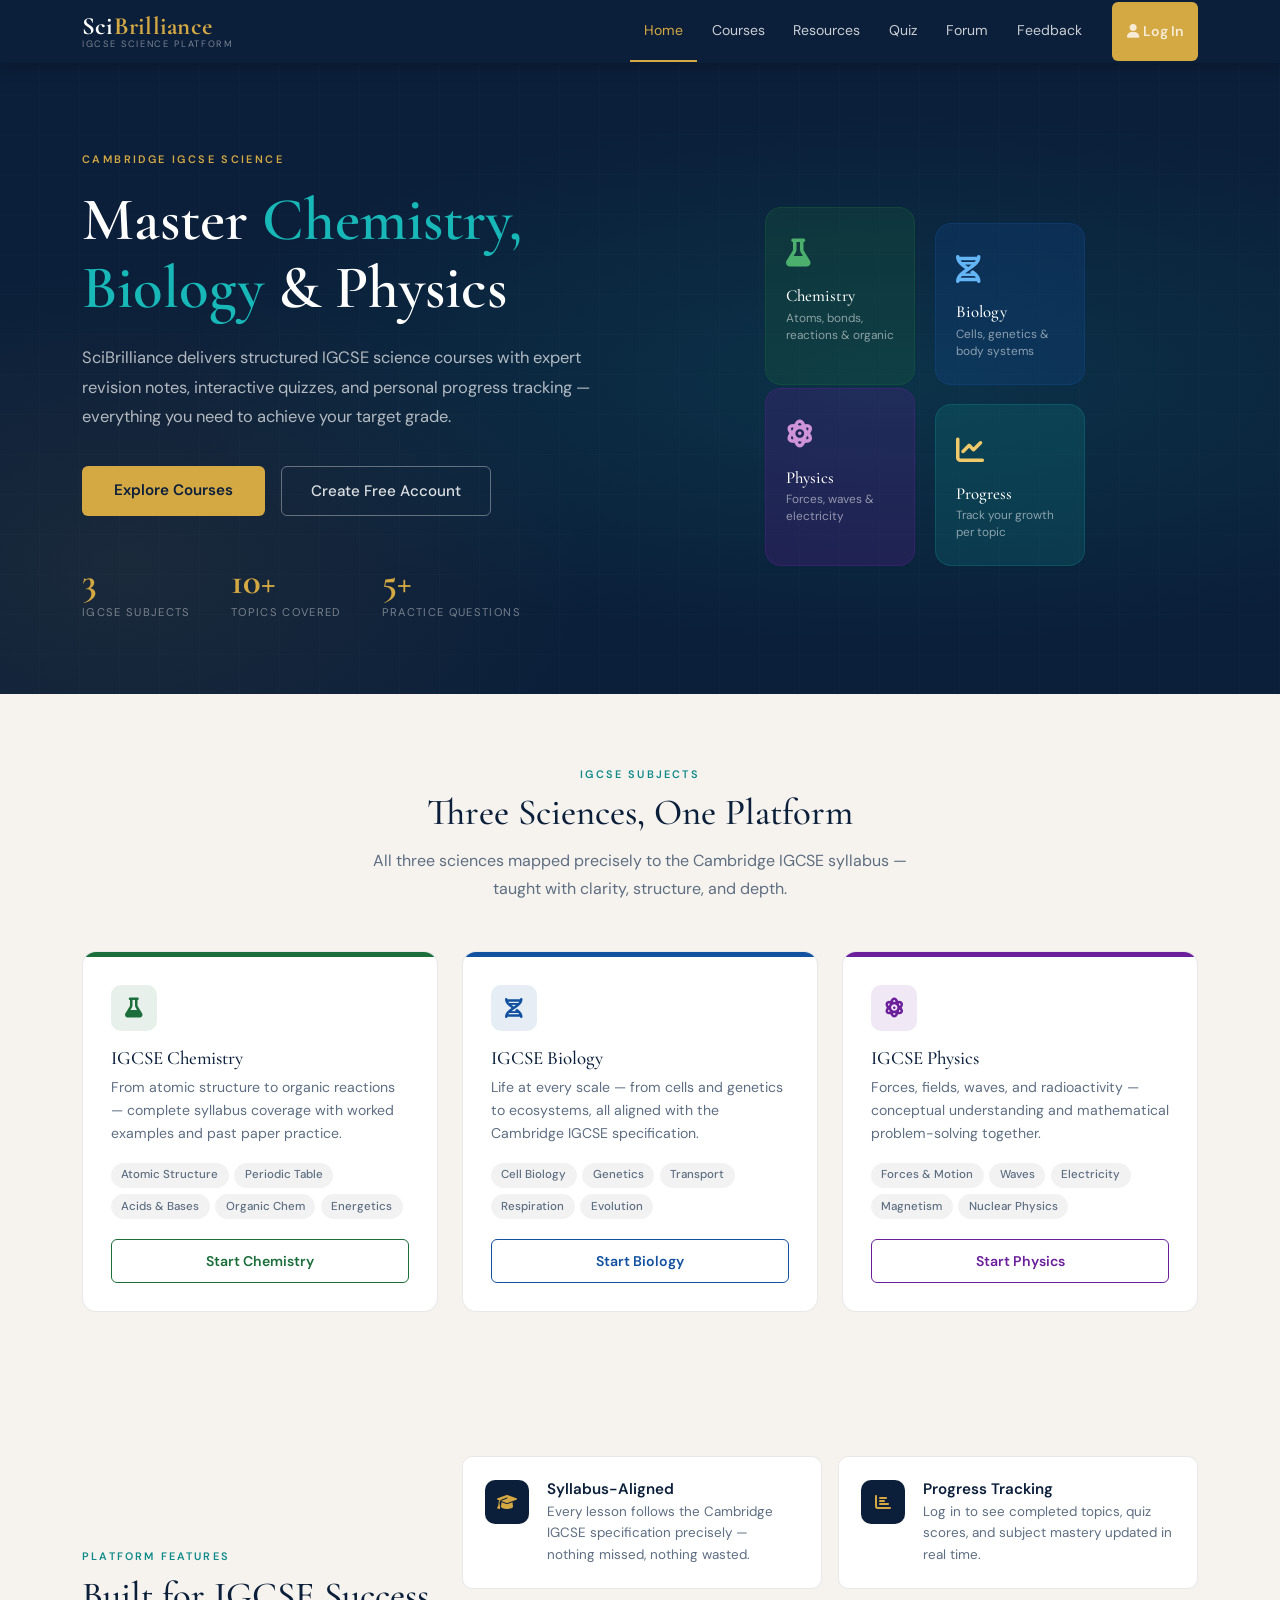
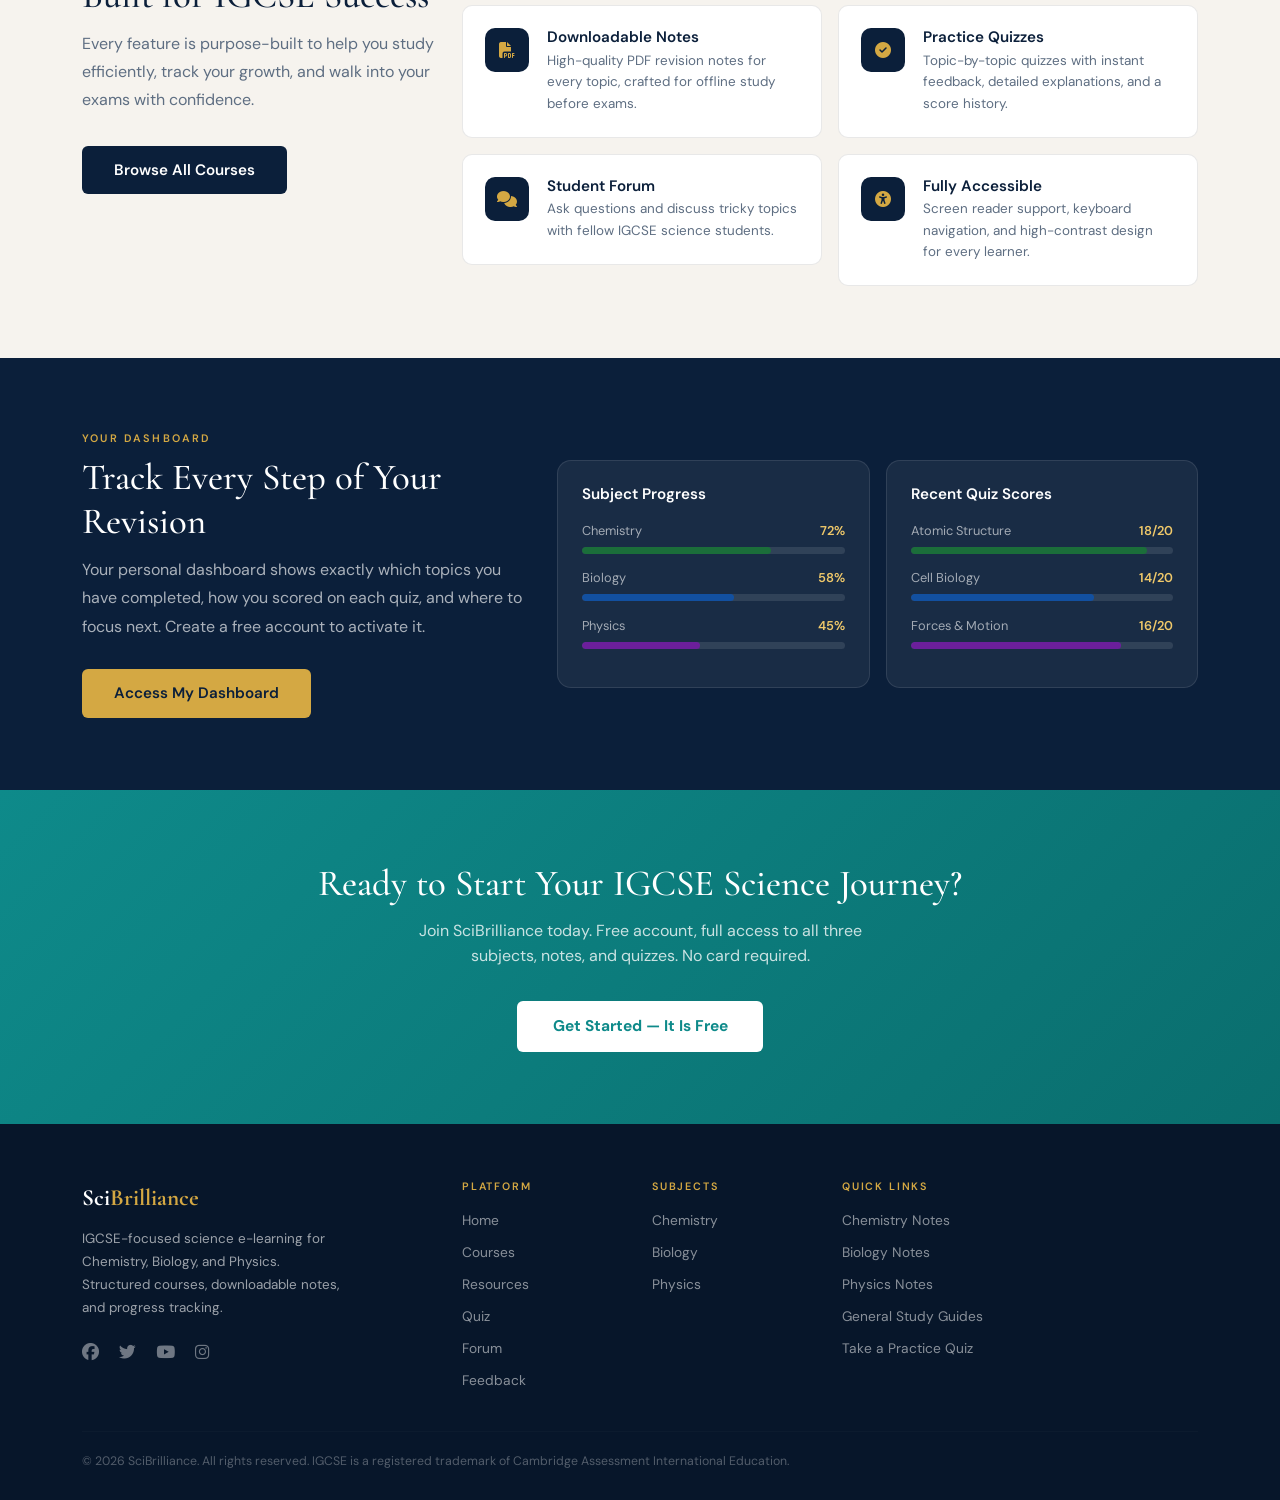
==== commit 9b720e58: "Update index.html" ====
--- a/index.html
+++ b/index.html
@@ -226,8 +226,8 @@
           </div>
           <div class="banner-stats" role="list" aria-label="Platform statistics">
             <div class="bstat" role="listitem"><div class="n">3</div><div class="l">IGCSE Subjects</div></div>
-            <div class="bstat" role="listitem"><div class="n">120+</div><div class="l">Topics Covered</div></div>
-            <div class="bstat" role="listitem"><div class="n">500+</div><div class="l">Practice Questions</div></div>
+            <div class="bstat" role="listitem"><div class="n">10+</div><div class="l">Topics Covered</div></div>
+            <div class="bstat" role="listitem"><div class="n">5+</div><div class="l">Practice Questions</div></div>
           </div>
         </div>
 
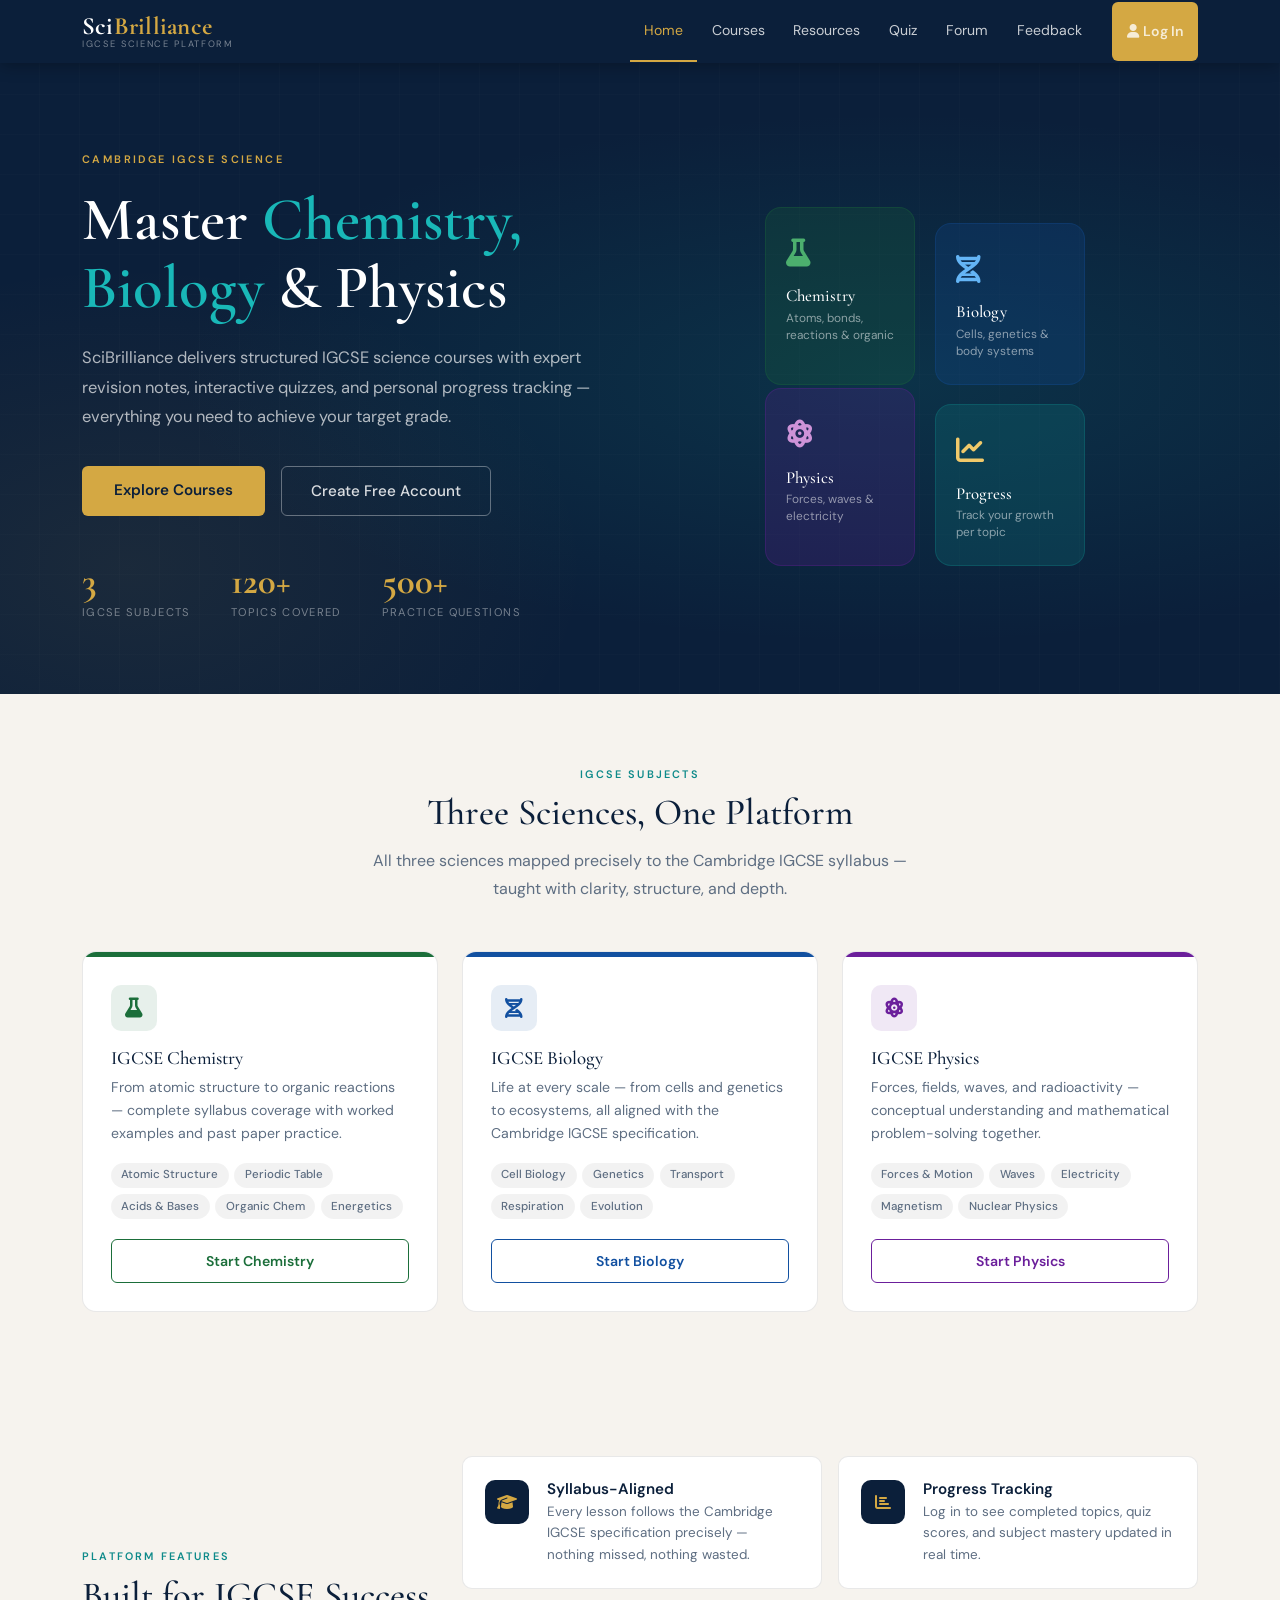
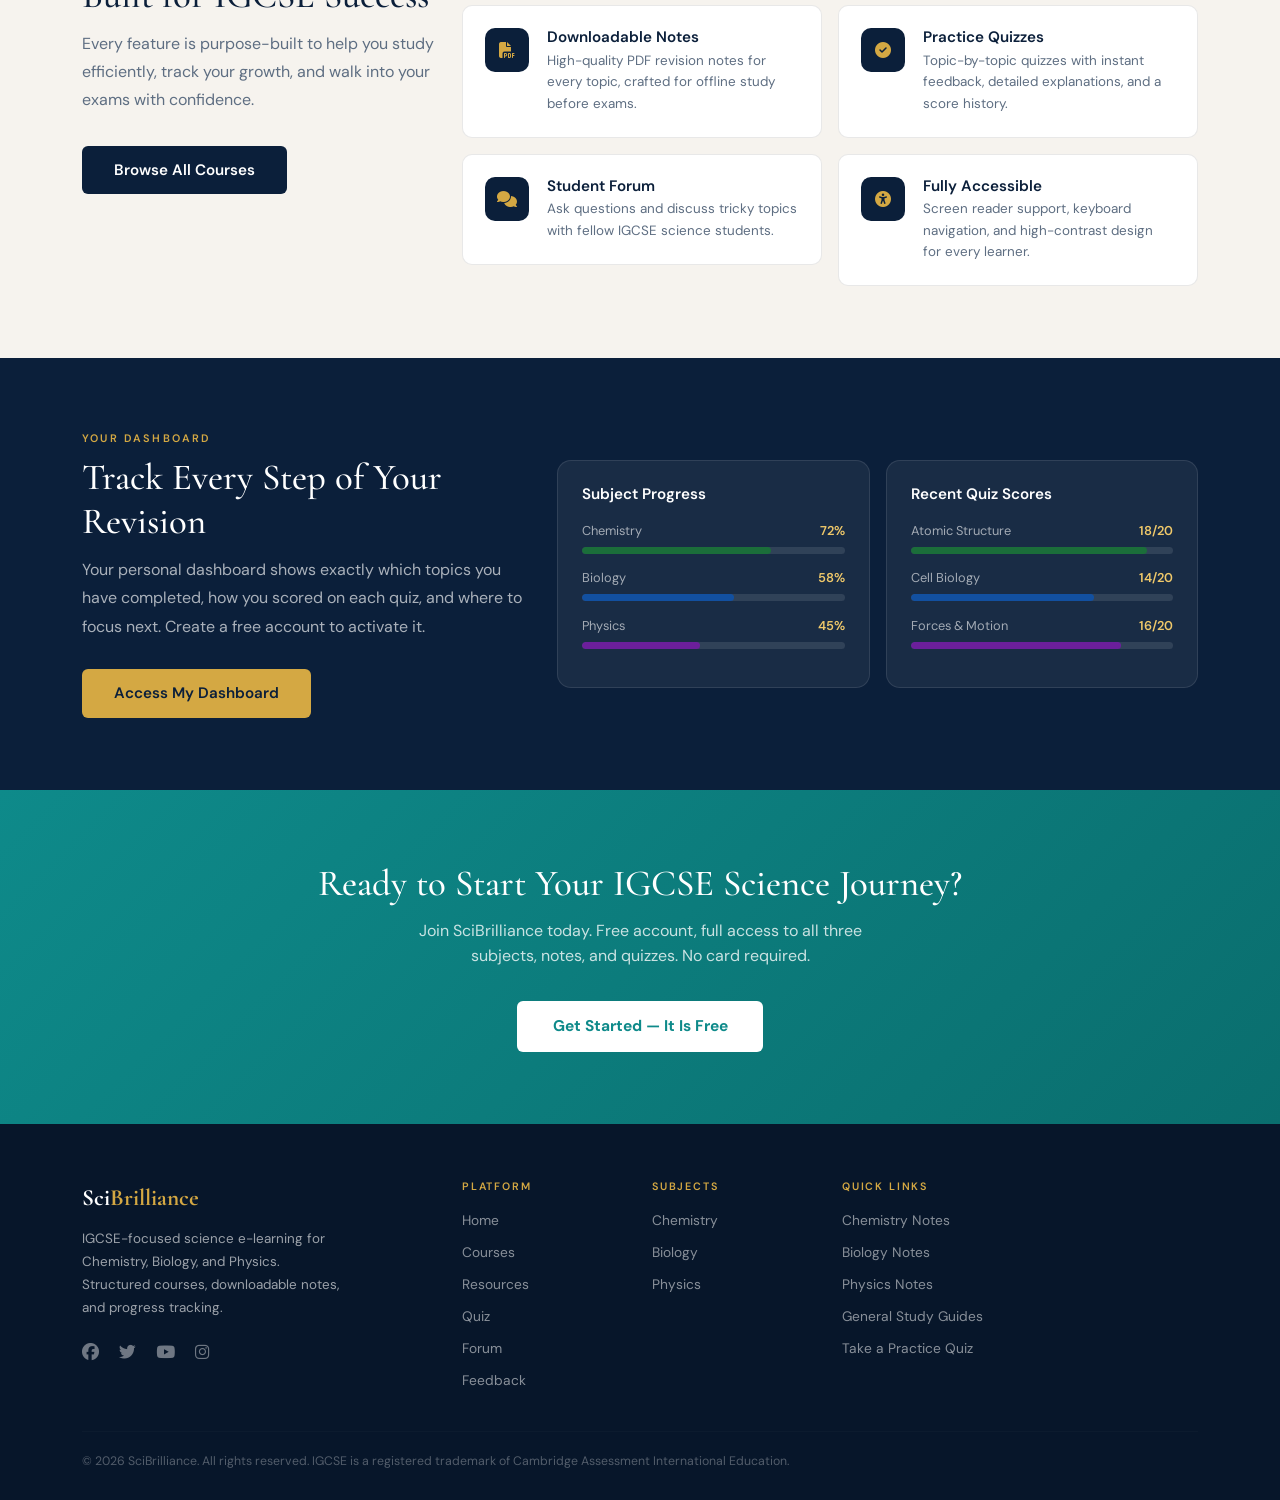
==== commit 534e1404: "Update index.html" ====
--- a/index.html
+++ b/index.html
@@ -226,8 +226,8 @@
           </div>
           <div class="banner-stats" role="list" aria-label="Platform statistics">
             <div class="bstat" role="listitem"><div class="n">3</div><div class="l">IGCSE Subjects</div></div>
-            <div class="bstat" role="listitem"><div class="n">10+</div><div class="l">Topics Covered</div></div>
-            <div class="bstat" role="listitem"><div class="n">5+</div><div class="l">Practice Questions</div></div>
+            <div class="bstat" role="listitem"><div class="n">120+</div><div class="l">Topics Covered</div></div>
+            <div class="bstat" role="listitem"><div class="n">500+</div><div class="l">Practice Questions</div></div>
           </div>
         </div>
 
@@ -681,87 +681,6 @@
 
 <!-- ═══════════════════ SCRIPTS ═══════════════════ -->
 <script src="https://cdnjs.cloudflare.com/ajax/libs/bootstrap/5.3.2/js/bootstrap.bundle.min.js"></script>
-<script>
-  /* ─── localStorage helpers ─── */
-  function getUsers()    { try { return JSON.parse(localStorage.getItem('sb_users')   || '[]');   } catch(e) { return [];   } }
-  function saveUsers(u)  { localStorage.setItem('sb_users',   JSON.stringify(u)); }
-  function getSession()  { try { return JSON.parse(localStorage.getItem('sb_session') || 'null'); } catch(e) { return null; } }
-  function setSession(u) { localStorage.setItem('sb_session', JSON.stringify(u)); }
-  function clearSession(){ localStorage.removeItem('sb_session'); }
-
-  /* ─── Tab switcher ─── */
-  function showTab(t) {
-    const isLogin = (t === 'login');
-    document.getElementById('panel-login').classList.toggle('d-none', !isLogin);
-    document.getElementById('panel-register').classList.toggle('d-none',  isLogin);
-    document.getElementById('tab-login-btn').className = isLogin  ? 'btn-mpri btn' : 'btn-msec btn';
-    document.getElementById('tab-reg-btn').className   = !isLogin ? 'btn-mpri btn' : 'btn-msec btn';
-    document.getElementById('tab-login-btn').setAttribute('aria-selected', isLogin  ? 'true' : 'false');
-    document.getElementById('tab-reg-btn').setAttribute('aria-selected',   !isLogin ? 'true' : 'false');
-  }
-
-  /* ─── Inline error helpers ─── */
-  function showErr(id, msg) {
-    const el = document.getElementById(id);
-    el.textContent = msg;
-    el.classList.remove('d-none');
-  }
-  function hideErr(id) { document.getElementById(id).classList.add('d-none'); }
-
-  /* ─── Login ─── */
-  function doLogin() {
-    hideErr('login-err');
-    const email = document.getElementById('l-email').value.trim();
-    const pass  = document.getElementById('l-pass').value;
-    if (!email || !pass) { showErr('login-err', 'Please fill in all fields.'); return; }
-    const user = getUsers().find(u => u.email === email && u.password === pass);
-    if (!user) {
-      showErr('login-err', 'Incorrect email or password. Please check your details or register a new account.');
-      return;
-    }
-    setSession({ name: user.name, email: user.email });
-    location.reload();
-  }
-
-  /* ─── Register ─── */
-  function doRegister() {
-    hideErr('reg-err');
-    const name  = document.getElementById('r-name').value.trim();
-    const email = document.getElementById('r-email').value.trim();
-    const pass  = document.getElementById('r-pass').value;
-    const pass2 = document.getElementById('r-pass2').value;
-    if (!name || !email || !pass || !pass2) { showErr('reg-err', 'Please fill in all fields.'); return; }
-    if (pass.length < 6)  { showErr('reg-err', 'Password must be at least 6 characters.'); return; }
-    if (pass !== pass2)   { showErr('reg-err', 'Passwords do not match.'); return; }
-    const users = getUsers();
-    if (users.find(u => u.email === email)) {
-      showErr('reg-err', 'An account with that email already exists. Please log in.');
-      return;
-    }
-    users.push({
-      name, email, password: pass,
-      progress: { chemistry: 0, biology: 0, physics: 0 },
-      quizScores: [], completedTopics: {}, downloads: [], feedback: []
-    });
-    saveUsers(users);
-    setSession({ name, email });
-    location.reload();
-  }
-
-  /* ─── Update navbar when logged in ─── */
-  function updateNav() {
-    const session = getSession();
-    const btn     = document.getElementById('auth-btn');
-    if (!session || !btn) return;
-    btn.innerHTML = '<i class="fa fa-user-check me-1" aria-hidden="true"></i>' + session.name.split(' ')[0];
-    btn.removeAttribute('data-bs-toggle');
-    btn.removeAttribute('data-bs-target');
-    btn.onclick = function () {
-      if (confirm('Log out of SciBrilliance?')) { clearSession(); location.reload(); }
-    };
-  }
-
-  updateNav();
-</script>
+<script src="script.js"></script>
 </body>
 </html>
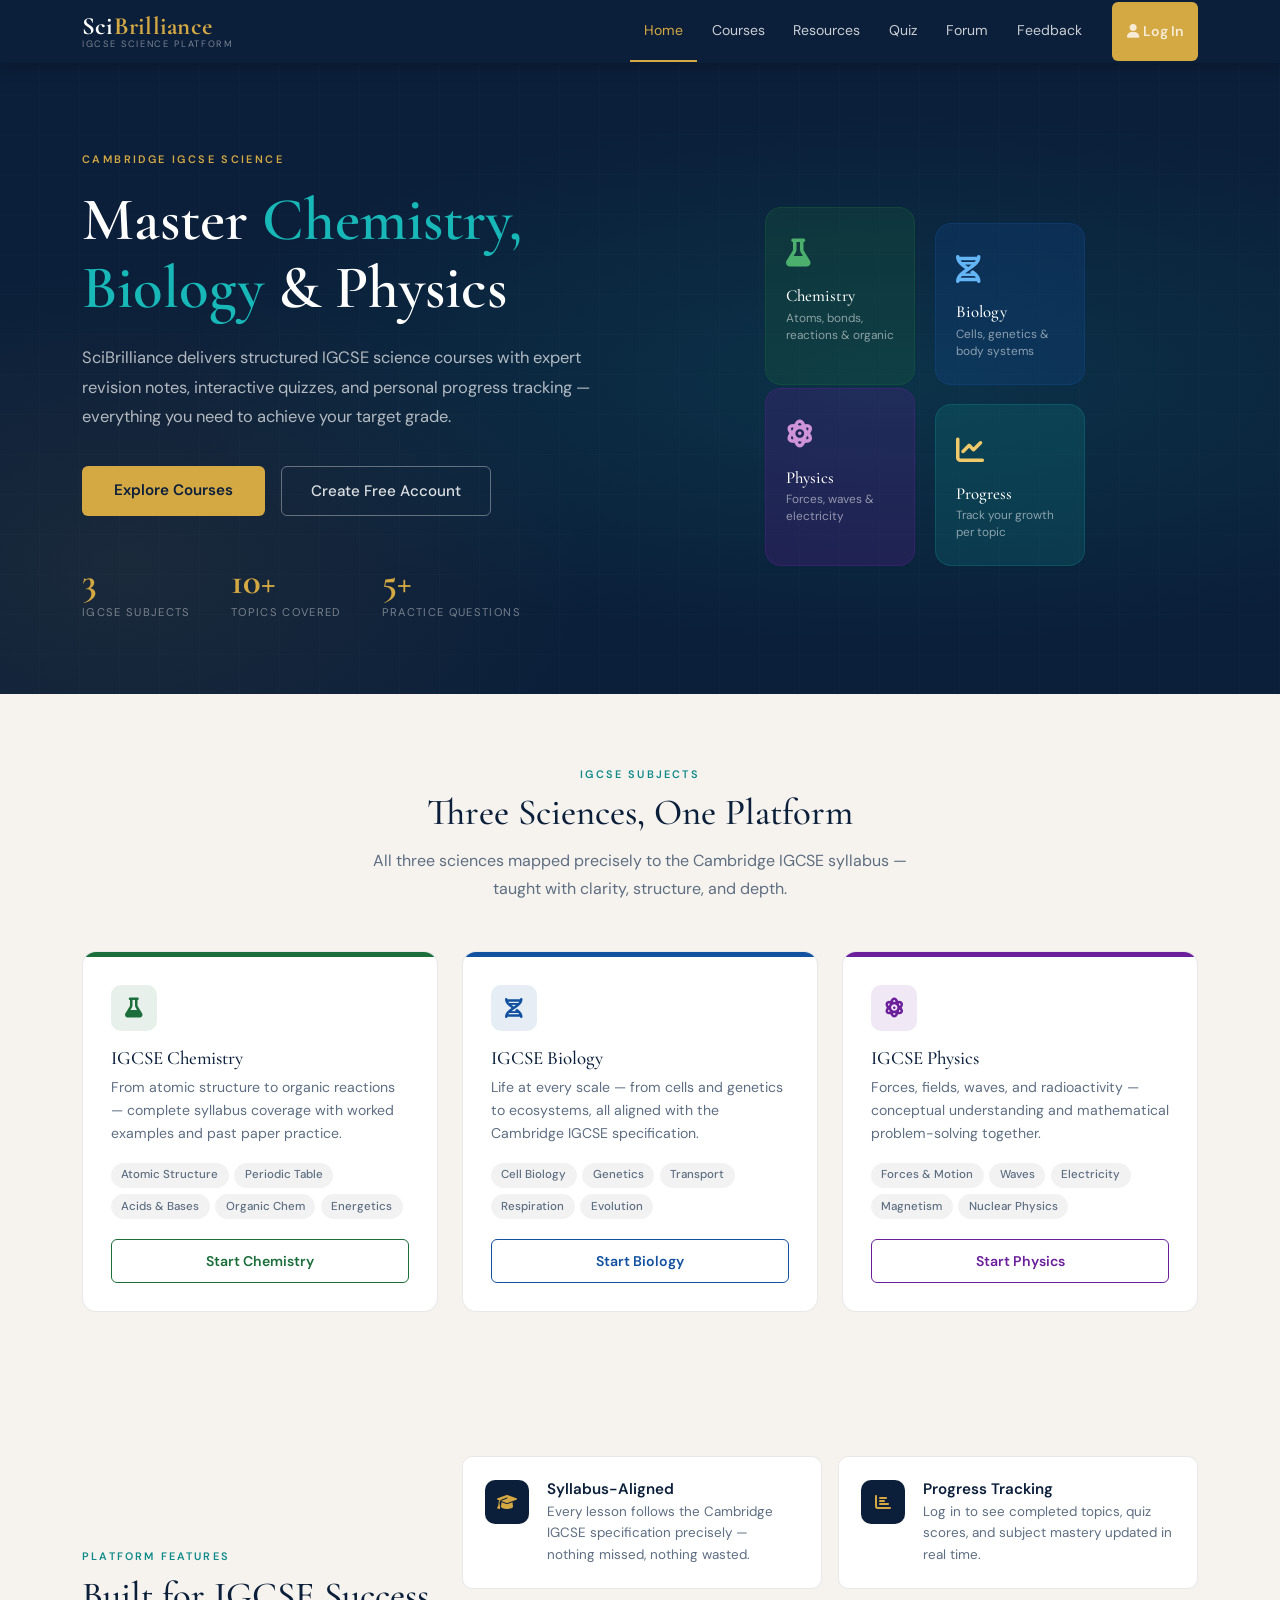
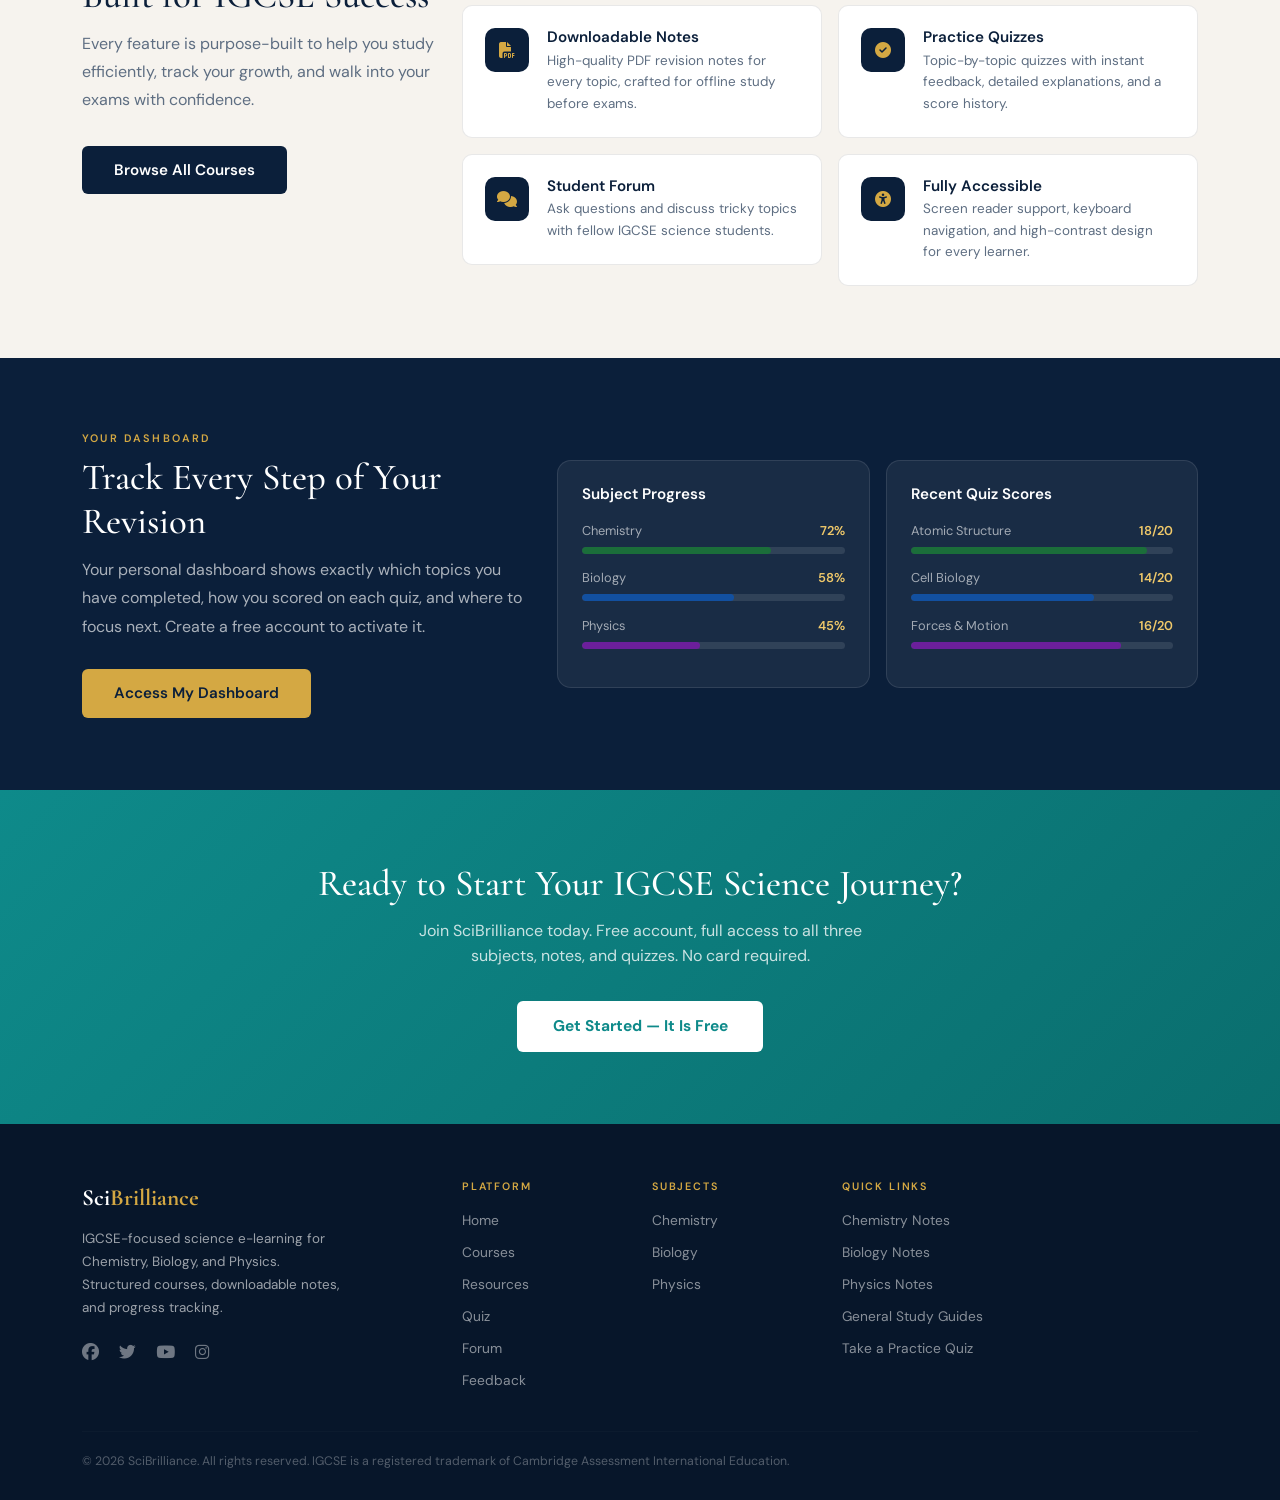
==== commit cad1d974: "index.html" ====
--- a/index.html
+++ b/index.html
@@ -18,7 +18,7 @@
   <style>
     /* ── Page-specific styles ── */
 
-    /* Hero / Banner */
+    
     .site-banner {
       background: var(--navy);
       padding: 5.5rem 0 4.5rem;
@@ -226,8 +226,8 @@
           </div>
           <div class="banner-stats" role="list" aria-label="Platform statistics">
             <div class="bstat" role="listitem"><div class="n">3</div><div class="l">IGCSE Subjects</div></div>
-            <div class="bstat" role="listitem"><div class="n">120+</div><div class="l">Topics Covered</div></div>
-            <div class="bstat" role="listitem"><div class="n">500+</div><div class="l">Practice Questions</div></div>
+            <div class="bstat" role="listitem"><div class="n">10+</div><div class="l">Topics Covered</div></div>
+            <div class="bstat" role="listitem"><div class="n">5+</div><div class="l">Practice Questions</div></div>
           </div>
         </div>
 
